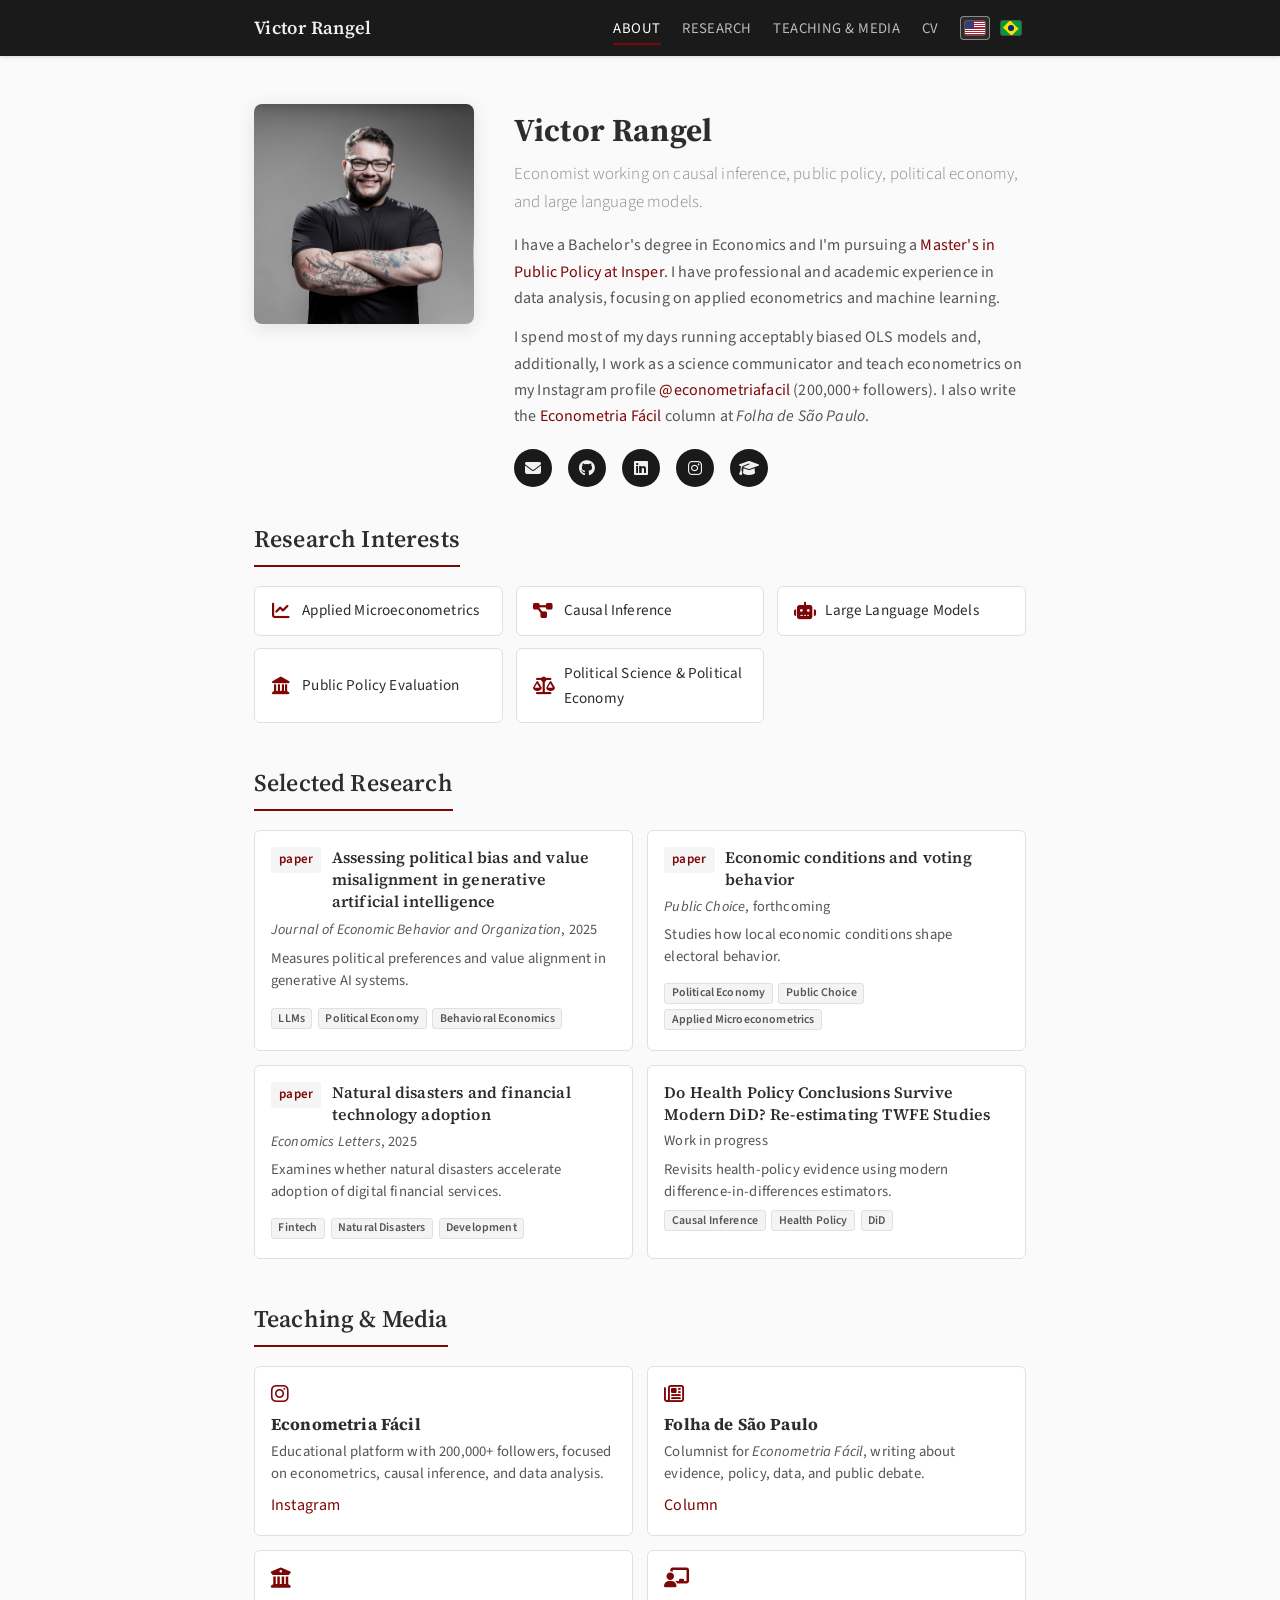
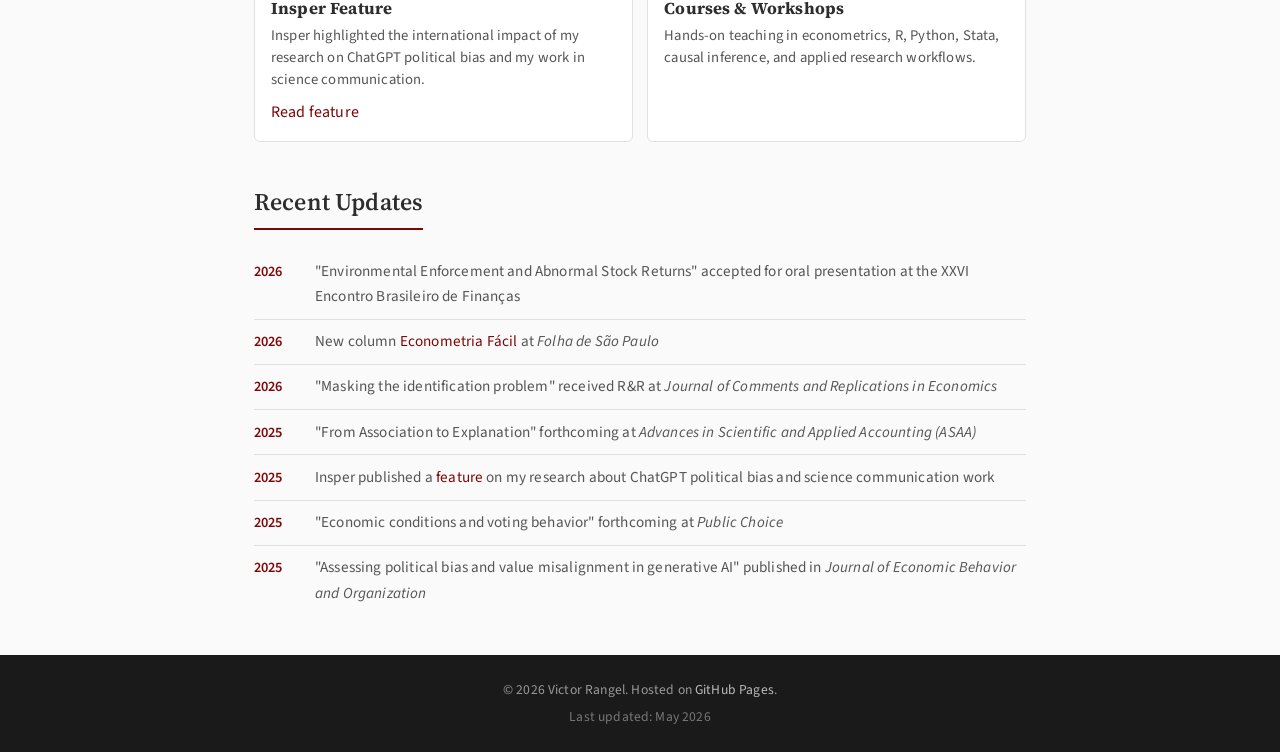
==== index.html @ dd7b5048 "Add Insper media feature" ====
<!DOCTYPE html>
<html lang="en">
<head>
    <meta charset="UTF-8">
    <meta name="viewport" content="width=device-width, initial-scale=1.0">
    <title>Victor Rangel - Economist</title>
    <link rel="stylesheet" href="css/style.css">
    <link rel="preconnect" href="https://fonts.googleapis.com">
    <link rel="preconnect" href="https://fonts.gstatic.com" crossorigin>
    <link href="https://fonts.googleapis.com/css2?family=Source+Sans+3:ital,wght@0,300;0,400;0,600;0,700;1,400&family=Source+Serif+4:ital,wght@0,400;0,600;0,700;1,400&display=swap" rel="stylesheet">
    <link rel="stylesheet" href="https://cdnjs.cloudflare.com/ajax/libs/font-awesome/6.5.1/css/all.min.css">
    <meta name="description" content="Victor Rangel is an economist working on causal inference, public policy, political economy, and large language models. Founder of Econometria Facil.">
    <link rel="canonical" href="https://vrangel.com.br/">
    <link rel="alternate" hreflang="en" href="https://vrangel.com.br/">
    <link rel="alternate" hreflang="pt-BR" href="https://vrangel.com.br/index-pt.html">
    <link rel="icon" type="image/svg+xml" href="img/favicon.svg">
    <meta property="og:title" content="Victor Rangel">
    <meta property="og:description" content="Economist working on causal inference, public policy, political economy, and large language models.">
    <meta property="og:image" content="https://vrangel.com.br/img/profile.jpg">
    <meta property="og:url" content="https://vrangel.com.br/">
    <meta property="og:type" content="website">
    <meta name="twitter:card" content="summary">
    <meta name="twitter:title" content="Victor Rangel - Economist">
    <meta name="twitter:description" content="Economist working on causal inference, public policy, political economy, and large language models.">
    <meta name="twitter:image" content="https://vrangel.com.br/img/profile.jpg">
</head>
<body>

    <nav class="navbar">
        <div class="nav-container">
            <a href="index.html" class="nav-brand">Victor Rangel</a>
            <button class="nav-toggle" aria-label="Toggle navigation">
                <span></span><span></span><span></span>
            </button>
            <ul class="nav-links">
                <li><a href="index.html" class="active">About</a></li>
                <li><a href="research.html">Research</a></li>
                <li><a href="#teaching-media">Teaching &amp; Media</a></li>
                <li><a href="cv.html">CV</a></li>
                <li class="language-switcher" aria-label="Language selector">
                    <a href="index.html" class="lang-link active" title="English" aria-label="English version"><span class="flag flag-us" aria-hidden="true"></span><span class="sr-only">English</span></a>
                    <a href="index-pt.html" class="lang-link" title="Portugu&ecirc;s" aria-label="Vers&atilde;o em portugu&ecirc;s"><span class="flag flag-br" aria-hidden="true"></span><span class="sr-only">Portugu&ecirc;s</span></a>
                </li>
            </ul>
        </div>
    </nav>

    <main class="container">
        <section class="hero">
            <div class="hero-image">
                <img src="img/profile.jpg" alt="Victor Rangel">
            </div>
            <div class="hero-content">
                <h1>Victor Rangel</h1>
                <p class="subtitle">Economist working on causal inference, public policy, political economy, and large language models.</p>
                <p>
                    I have a Bachelor's degree in Economics and I'm pursuing a
                    <a href="https://www.insper.edu.br/pt/cursos/pos-graduacao/mestrado/politicas-publicas" target="_blank">Master's in Public Policy at Insper</a>.
                    I have professional and academic experience in data analysis, focusing on applied econometrics and machine learning.
                </p>
                <p>
                    I spend most of my days running acceptably biased OLS models
                    and, additionally, I work as a science communicator and teach
                    econometrics on my Instagram profile
                    <a href="https://www.instagram.com/econometriafacil/" target="_blank">@econometriafacil</a>
                    (200,000+ followers). I also write the
                    <a href="https://www1.folha.uol.com.br/colunas/econometria-facil/" target="_blank">Econometria F&aacute;cil</a>
                    column at <em>Folha de S&atilde;o Paulo</em>.
                </p>

                <div class="social-links">
                    <a href="mailto:victorrsr@al.insper.edu.br" title="Email"><i class="fas fa-envelope"></i></a>
                    <a href="https://github.com/vr-rodrigues" target="_blank" title="GitHub"><i class="fab fa-github"></i></a>
                    <a href="https://linkedin.com/in/vr-rodrigues" target="_blank" title="LinkedIn"><i class="fab fa-linkedin"></i></a>
                    <a href="https://www.instagram.com/econometriafacil/" target="_blank" title="Instagram"><i class="fab fa-instagram"></i></a>
                    <a href="https://scholar.google.com.br/citations?user=U4JuEFwAAAAJ&amp;hl=pt-BR" target="_blank" title="Google Scholar"><i class="fas fa-graduation-cap"></i></a>
                </div>
            </div>
        </section>

        <section class="section">
            <h2>Research Interests</h2>
            <div class="interests-grid">
                <div class="interest-item">
                    <i class="fas fa-chart-line"></i>
                    <span>Applied Microeconometrics</span>
                </div>
                <div class="interest-item">
                    <i class="fas fa-project-diagram"></i>
                    <span>Causal Inference</span>
                </div>
                <div class="interest-item">
                    <i class="fas fa-robot"></i>
                    <span>Large Language Models</span>
                </div>
                <div class="interest-item">
                    <i class="fas fa-landmark"></i>
                    <span>Public Policy Evaluation</span>
                </div>
                <div class="interest-item">
                    <i class="fas fa-balance-scale"></i>
                    <span>Political Science &amp; Political Economy</span>
                </div>
            </div>
        </section>

        <section class="section">
            <h2>Selected Research</h2>
            <div class="featured-list">
                <article class="featured-item">
                    <p class="featured-title">Assessing political bias and value misalignment in generative artificial intelligence</p>
                    <p class="featured-meta"><em>Journal of Economic Behavior and Organization</em>, 2025</p>
                    <p class="featured-description">Measures political preferences and value alignment in generative AI systems.</p>
                    <p class="paper-tags"><span>LLMs</span><span>Political Economy</span><span>Behavioral Economics</span></p>
                    <p class="paper-links"><a href="https://doi.org/10.1016/j.jebo.2025.106904" target="_blank">paper</a></p>
                </article>
                <article class="featured-item">
                    <p class="featured-title">Economic conditions and voting behavior</p>
                    <p class="featured-meta"><em>Public Choice</em>, forthcoming</p>
                    <p class="featured-description">Studies how local economic conditions shape electoral behavior.</p>
                    <p class="paper-tags"><span>Political Economy</span><span>Public Choice</span><span>Applied Microeconometrics</span></p>
                    <p class="paper-links"><a href="https://link.springer.com/article/10.1007/s11127-025-01343-9" target="_blank">paper</a></p>
                </article>
                <article class="featured-item">
                    <p class="featured-title">Natural disasters and financial technology adoption</p>
                    <p class="featured-meta"><em>Economics Letters</em>, 2025</p>
                    <p class="featured-description">Examines whether natural disasters accelerate adoption of digital financial services.</p>
                    <p class="paper-tags"><span>Fintech</span><span>Natural Disasters</span><span>Development</span></p>
                    <p class="paper-links"><a href="https://doi.org/10.1016/j.econlet.2024.112092" target="_blank">paper</a></p>
                </article>
                <article class="featured-item">
                    <p class="featured-title">Do Health Policy Conclusions Survive Modern DiD? Re-estimating TWFE Studies</p>
                    <p class="featured-meta">Work in progress</p>
                    <p class="featured-description">Revisits health-policy evidence using modern difference-in-differences estimators.</p>
                    <p class="paper-tags"><span>Causal Inference</span><span>Health Policy</span><span>DiD</span></p>
                </article>
            </div>
        </section>

        <section class="section" id="teaching-media">
            <h2>Teaching &amp; Media</h2>
            <div class="media-grid">
                <article class="media-card">
                    <i class="fab fa-instagram"></i>
                    <h3>Econometria F&aacute;cil</h3>
                    <p>Educational platform with 200,000+ followers, focused on econometrics, causal inference, and data analysis.</p>
                    <a href="https://www.instagram.com/econometriafacil/" target="_blank">Instagram</a>
                </article>
                <article class="media-card">
                    <i class="far fa-newspaper"></i>
                    <h3>Folha de S&atilde;o Paulo</h3>
                    <p>Columnist for <em>Econometria F&aacute;cil</em>, writing about evidence, policy, data, and public debate.</p>
                    <a href="https://www1.folha.uol.com.br/colunas/econometria-facil/" target="_blank">Column</a>
                </article>
                <article class="media-card">
                    <i class="fas fa-university"></i>
                    <h3>Insper Feature</h3>
                    <p>Insper highlighted the international impact of my research on ChatGPT political bias and my work in science communication.</p>
                    <a href="https://www.insper.edu.br/pt/conteudos/politicas-publicas/artigo-de-mestrando-do-insper-sobre-vies-politico-do-chatgpt-torna-se-referencia" target="_blank" data-goatcounter-click="media-insper-chatgpt-feature" data-goatcounter-title="Media: Insper feature on ChatGPT political bias">Read feature</a>
                </article>
                <article class="media-card">
                    <i class="fas fa-chalkboard-teacher"></i>
                    <h3>Courses &amp; Workshops</h3>
                    <p>Hands-on teaching in econometrics, R, Python, Stata, causal inference, and applied research workflows.</p>
                </article>
            </div>
        </section>

        <section class="section">
            <h2>Recent Updates</h2>
            <ul class="updates-list">
                <li>
                    <span class="update-date">2026</span>
                    <span class="update-text">"Environmental Enforcement and Abnormal Stock Returns" accepted for oral presentation at the XXVI Encontro Brasileiro de Finan&ccedil;as</span>
                </li>
                <li>
                    <span class="update-date">2026</span>
                    <span class="update-text">New column <a href="https://www1.folha.uol.com.br/colunas/econometria-facil/" target="_blank">Econometria F&aacute;cil</a> at <em>Folha de S&atilde;o Paulo</em></span>
                </li>
                <li>
                    <span class="update-date">2026</span>
                    <span class="update-text">"Masking the identification problem" received R&amp;R at <em>Journal of Comments and Replications in Economics</em></span>
                </li>
                <li>
                    <span class="update-date">2025</span>
                    <span class="update-text">"From Association to Explanation" forthcoming at <em>Advances in Scientific and Applied Accounting (ASAA)</em></span>
                </li>
                <li>
                    <span class="update-date">2025</span>
                    <span class="update-text">Insper published a <a href="https://www.insper.edu.br/pt/conteudos/politicas-publicas/artigo-de-mestrando-do-insper-sobre-vies-politico-do-chatgpt-torna-se-referencia" target="_blank">feature</a> on my research about ChatGPT political bias and science communication work</span>
                </li>
                <li>
                    <span class="update-date">2025</span>
                    <span class="update-text">"Economic conditions and voting behavior" forthcoming at <em>Public Choice</em></span>
                </li>
                <li>
                    <span class="update-date">2025</span>
                    <span class="update-text">"Assessing political bias and value misalignment in generative AI" published in <em>Journal of Economic Behavior and Organization</em></span>
                </li>
            </ul>
        </section>
    </main>

    <footer>
        <div class="container">
            <p>&copy; 2026 Victor Rangel. Hosted on <a href="https://github.com/vr-rodrigues/vr-rodrigues.github.io" target="_blank">GitHub Pages</a>.</p>
            <p class="footer-updated">Last updated: May 2026</p>
        </div>
    </footer>

    <script src="js/site.js"></script>
    <script data-goatcounter="https://vrangel.goatcounter.com/count" async src="https://gc.zgo.at/count.js"></script>

</body>
</html>
---- css/style.css ----
/* =========================================
   Victor Rangel — Academic Personal Website
   ========================================= */

/* --- Reset & Base --- */
*, *::before, *::after {
    margin: 0;
    padding: 0;
    box-sizing: border-box;
}

:root {
    --color-primary: #7d0706;
    --color-primary-light: #a01010;
    --color-text: #2d2d2d;
    --color-text-light: #555;
    --color-text-muted: #888;
    --color-bg: #fafafa;
    --color-white: #fff;
    --color-border: #e0e0e0;
    --color-nav-bg: #1a1a1a;
    --color-nav-text: #f0f0f0;
    --font-sans: 'Source Sans 3', -apple-system, BlinkMacSystemFont, 'Segoe UI', sans-serif;
    --font-serif: 'Source Serif 4', Georgia, 'Times New Roman', serif;
    --max-width: 820px;
    --nav-height: 56px;
}

html {
    scroll-behavior: smooth;
}

body {
    font-family: var(--font-sans);
    font-size: 16px;
    line-height: 1.65;
    color: var(--color-text);
    background: var(--color-bg);
    letter-spacing: 0.01em;
    -webkit-font-smoothing: antialiased;
}

a {
    color: var(--color-primary);
    text-decoration: none;
    transition: color 0.2s;
}

a:hover {
    color: var(--color-primary-light);
    text-decoration: underline;
}

img {
    max-width: 100%;
    height: auto;
}

/* --- Navigation --- */
.navbar {
    position: sticky;
    top: 0;
    z-index: 100;
    background: var(--color-nav-bg);
    height: var(--nav-height);
    box-shadow: 0 1px 4px rgba(0,0,0,0.15);
}

.nav-container {
    max-width: var(--max-width);
    margin: 0 auto;
    padding: 0 1.5rem;
    display: flex;
    align-items: center;
    justify-content: space-between;
    height: 100%;
}

.nav-brand {
    font-family: var(--font-serif);
    font-size: 1.15rem;
    font-weight: 600;
    color: var(--color-nav-text);
    text-decoration: none;
    letter-spacing: 0.02em;
}

.nav-brand:hover {
    color: #fff;
    text-decoration: none;
}

.nav-links {
    list-style: none;
    display: flex;
    gap: 1.35rem;
}

.nav-links a {
    color: #bbb;
    text-decoration: none;
    font-size: 0.92rem;
    font-weight: 400;
    letter-spacing: 0.03em;
    text-transform: uppercase;
    padding: 0.25rem 0;
    border-bottom: 2px solid transparent;
    transition: color 0.2s, border-color 0.2s;
}

.nav-links a:hover,
.nav-links a.active {
    color: #fff;
    border-bottom-color: var(--color-primary);
    text-decoration: none;
}

.language-switcher {
    display: flex;
    align-items: center;
    gap: 0.35rem;
}

.nav-links .lang-link {
    display: inline-flex;
    align-items: center;
    justify-content: center;
    width: 30px;
    height: 24px;
    padding: 0;
    border: 1px solid transparent;
    border-radius: 4px;
}

.nav-links .lang-link:hover,
.nav-links .lang-link.active {
    border-color: rgba(255, 255, 255, 0.45);
    background: rgba(255, 255, 255, 0.08);
}

.flag {
    position: relative;
    display: inline-block;
    width: 20px;
    height: 14px;
    overflow: hidden;
    border-radius: 2px;
    box-shadow: 0 0 0 1px rgba(255, 255, 255, 0.22);
}

.flag-us {
    background: repeating-linear-gradient(
        to bottom,
        #b22234 0,
        #b22234 1.08px,
        #fff 1.08px,
        #fff 2.16px
    );
}

.flag-us::before {
    content: "";
    position: absolute;
    top: 0;
    left: 0;
    width: 8.2px;
    height: 7.6px;
    background: #3c3b6e;
}

.flag-br {
    background: #009b3a;
}

.flag-br::before {
    content: "";
    position: absolute;
    top: 2.2px;
    left: 4.2px;
    width: 11.6px;
    height: 9.6px;
    background: #ffdf00;
    transform: rotate(45deg);
}

.flag-br::after {
    content: "";
    position: absolute;
    top: 4.2px;
    left: 7px;
    width: 6px;
    height: 6px;
    border-radius: 50%;
    background: #002776;
}

.sr-only {
    position: absolute;
    width: 1px;
    height: 1px;
    padding: 0;
    margin: -1px;
    overflow: hidden;
    clip: rect(0, 0, 0, 0);
    white-space: nowrap;
    border: 0;
}

/* Hamburger */
.nav-toggle {
    display: none;
    background: none;
    border: none;
    cursor: pointer;
    padding: 0.5rem;
    flex-direction: column;
    gap: 5px;
}

.nav-toggle span {
    display: block;
    width: 22px;
    height: 2px;
    background: #ccc;
    border-radius: 2px;
    transition: transform 0.3s, opacity 0.3s;
}

.nav-toggle.active span:nth-child(1) {
    transform: rotate(45deg) translate(5px, 5px);
}

.nav-toggle.active span:nth-child(2) {
    opacity: 0;
}

.nav-toggle.active span:nth-child(3) {
    transform: rotate(-45deg) translate(5px, -5px);
}

/* --- Layout --- */
.container {
    max-width: var(--max-width);
    margin: 0 auto;
    padding: 0 1.5rem;
}

.page-content {
    padding-top: 2.5rem;
    padding-bottom: 3rem;
    min-height: calc(100vh - var(--nav-height) - 80px);
}

/* --- Hero / About --- */
.hero {
    display: flex;
    gap: 2.5rem;
    align-items: flex-start;
    padding: 3rem 0 2rem;
}

.hero-image {
    flex-shrink: 0;
    width: 220px;
}

.hero-image img {
    width: 220px;
    height: 220px;
    object-fit: cover;
    border-radius: 8px;
    box-shadow: 0 4px 20px rgba(0,0,0,0.1);
}

.hero-content {
    flex: 1;
}

.hero-content h1 {
    font-family: var(--font-serif);
    font-size: 2rem;
    font-weight: 700;
    margin-bottom: 0.25rem;
    color: var(--color-text);
}

.hero-content .subtitle {
    font-size: 1.05rem;
    color: var(--color-text-muted);
    margin-bottom: 1rem;
    font-weight: 300;
}

.hero-content p {
    margin-bottom: 0.8rem;
    color: var(--color-text-light);
}

/* Social Links */
.social-links {
    display: flex;
    gap: 1rem;
    margin-top: 1.2rem;
}

.social-links a {
    display: inline-flex;
    align-items: center;
    justify-content: center;
    width: 38px;
    height: 38px;
    border-radius: 50%;
    background: var(--color-nav-bg);
    color: var(--color-nav-text);
    font-size: 1rem;
    transition: background 0.2s, transform 0.2s;
}

.social-links a:hover {
    background: var(--color-primary);
    transform: translateY(-2px);
    text-decoration: none;
}

/* --- Sections --- */
.section {
    margin-bottom: 2.5rem;
}

.section[id] {
    scroll-margin-top: calc(var(--nav-height) + 1rem);
}

.section h2 {
    font-family: var(--font-serif);
    font-size: 1.5rem;
    font-weight: 600;
    margin-bottom: 1.2rem;
    padding-bottom: 0.4rem;
    border-bottom: 2px solid var(--color-primary);
    display: inline-block;
}

.year-heading {
    font-size: 0.95rem;
    font-weight: 700;
    color: var(--color-primary);
    letter-spacing: 0.04em;
    margin: 1.4rem 0 0.2rem;
}

.section h2 + .year-heading {
    margin-top: 0;
}

.research-summary {
    list-style: none;
    display: flex;
    align-items: center;
    justify-content: space-between;
    gap: 1rem;
    cursor: pointer;
    padding-bottom: 0.4rem;
    margin-bottom: 1.2rem;
    border-bottom: 2px solid var(--color-primary);
}

.research-summary::-webkit-details-marker {
    display: none;
}

.research-summary h2 {
    margin-bottom: 0;
    padding-bottom: 0;
    border-bottom: none;
}

.research-heading-wrap {
    display: flex;
    align-items: baseline;
    gap: 0.75rem;
    flex-wrap: wrap;
}

.research-count {
    font-size: 0.85rem;
    font-weight: 600;
    color: var(--color-text-muted);
}

.research-summary:focus-visible {
    outline: 2px solid var(--color-primary);
    outline-offset: 4px;
}

.research-group:not([open]) .research-summary {
    margin-bottom: 0;
}

.research-toggle {
    display: inline-flex;
    align-items: center;
    justify-content: center;
    flex-shrink: 0;
    width: 1.6rem;
    height: 1.6rem;
    border: 1px solid var(--color-border);
    border-radius: 4px;
    color: var(--color-primary);
    font-size: 1.1rem;
    font-weight: 700;
    line-height: 1;
}

.research-toggle::before {
    content: "-";
}

.research-group:not([open]) .research-toggle::before {
    content: "+";
}

.research-summary + .year-heading {
    margin-top: 0;
}

.page-title {
    font-family: var(--font-serif);
    font-size: 2rem;
    font-weight: 700;
    margin-bottom: 2rem;
    color: var(--color-text);
}

/* --- Research Interests Grid --- */
.interests-grid {
    display: grid;
    grid-template-columns: repeat(auto-fill, minmax(220px, 1fr));
    gap: 0.8rem;
}

.interest-item {
    display: flex;
    align-items: center;
    gap: 0.7rem;
    padding: 0.7rem 1rem;
    background: var(--color-white);
    border-radius: 6px;
    border: 1px solid var(--color-border);
    font-size: 0.95rem;
    color: var(--color-text);
}

.interest-item i {
    color: var(--color-primary);
    font-size: 1.1rem;
    width: 20px;
    text-align: center;
}

/* --- Featured Research / Media --- */
.featured-list {
    display: grid;
    grid-template-columns: repeat(auto-fit, minmax(260px, 1fr));
    gap: 0.9rem;
}

.featured-item {
    background: var(--color-white);
    border: 1px solid var(--color-border);
    border-radius: 6px;
    padding: 1rem;
}

.featured-title {
    font-family: var(--font-serif);
    font-size: 1rem;
    font-weight: 600;
    line-height: 1.35;
    color: var(--color-text);
    margin-bottom: 0.25rem;
}

.featured-meta {
    font-size: 0.9rem;
    color: var(--color-text-light);
    margin-bottom: 0.35rem;
}

.featured-description {
    font-size: 0.92rem;
    color: var(--color-text-light);
    line-height: 1.5;
    margin-bottom: 0.45rem;
}

.featured-item:has(.paper-links) {
    display: grid;
    grid-template-columns: auto minmax(0, 1fr);
    column-gap: 0.65rem;
    align-items: baseline;
}

.featured-item:has(.paper-links) .paper-links {
    grid-column: 1;
    grid-row: 1;
    margin-top: 0;
}

.featured-item:has(.paper-links) .featured-title {
    grid-column: 2;
    grid-row: 1;
}

.featured-item:has(.paper-links) .featured-meta,
.featured-item:has(.paper-links) .featured-description,
.featured-item:has(.paper-links) .paper-tags {
    grid-column: 1 / -1;
}

.media-grid {
    display: grid;
    grid-template-columns: repeat(2, 1fr);
    gap: 0.9rem;
}

.media-card {
    background: var(--color-white);
    border: 1px solid var(--color-border);
    border-radius: 6px;
    padding: 1rem;
}

.media-card i {
    color: var(--color-primary);
    font-size: 1.25rem;
    margin-bottom: 0.6rem;
}

.media-card h3 {
    font-family: var(--font-serif);
    font-size: 1.05rem;
    line-height: 1.3;
    margin-bottom: 0.35rem;
}

.media-card p {
    font-size: 0.92rem;
    color: var(--color-text-light);
    line-height: 1.5;
    margin-bottom: 0.45rem;
}

/* --- Updates List --- */
.updates-list {
    list-style: none;
}

.updates-list li {
    display: flex;
    gap: 1rem;
    padding: 0.6rem 0;
    border-bottom: 1px solid var(--color-border);
    align-items: baseline;
}

.updates-list li:last-child {
    border-bottom: none;
}

.update-date {
    flex-shrink: 0;
    font-weight: 600;
    color: var(--color-primary);
    font-size: 0.9rem;
    min-width: 45px;
}

.update-text {
    color: var(--color-text-light);
    font-size: 0.95rem;
}

/* --- Papers --- */
.paper {
    padding: 1rem 0;
    border-bottom: 1px solid var(--color-border);
}

.paper:last-child {
    border-bottom: none;
}

.paper:has(.paper-links) {
    display: grid;
    grid-template-columns: auto minmax(0, 1fr);
    column-gap: 0.65rem;
    align-items: baseline;
}

.paper:has(.paper-links) .paper-links {
    grid-column: 1;
    grid-row: 1;
    margin-top: 0;
}

.paper-title {
    font-family: var(--font-serif);
    font-size: 1.05rem;
    font-weight: 600;
    color: var(--color-text);
    margin-bottom: 0.2rem;
    line-height: 1.4;
}

.paper:has(.paper-links) .paper-title {
    grid-column: 2;
    grid-row: 1;
}

.paper:has(.paper-links) .paper-authors,
.paper:has(.paper-links) .paper-venue,
.paper:has(.paper-links) .paper-description,
.paper:has(.paper-links) .paper-tags,
.paper:has(.paper-links) .paper-note {
    grid-column: 1 / -1;
}

.paper-authors {
    font-size: 0.92rem;
    color: var(--color-text-light);
    margin-bottom: 0.2rem;
}

.paper-venue {
    font-size: 0.92rem;
    color: var(--color-text-light);
    margin-bottom: 0.2rem;
}

.paper-description {
    font-size: 0.92rem;
    color: var(--color-text-light);
    line-height: 1.5;
    margin: 0.35rem 0 0.25rem;
}

.paper-tags {
    display: flex;
    flex-wrap: wrap;
    gap: 0.35rem;
    margin: 0.45rem 0 0.2rem;
}

.paper-tags span {
    display: inline-block;
    font-size: 0.74rem;
    font-weight: 600;
    color: var(--color-text-light);
    background: #f4f4f4;
    border: 1px solid var(--color-border);
    border-radius: 3px;
    padding: 0.1rem 0.4rem;
    line-height: 1.35;
}

.venue-status {
    display: inline-block;
    font-size: 0.78rem;
    font-weight: 600;
    text-transform: uppercase;
    letter-spacing: 0.05em;
    padding: 0.15rem 0.5rem;
    border-radius: 3px;
    margin-right: 0.3rem;
}

.venue-status.forthcoming {
    background: #e8f5e9;
    color: #2e7d32;
}

.venue-status.accepted {
    background: #eef5ff;
    color: #0d47a1;
}

.venue-status.rr {
    background: #fff3e0;
    color: #e65100;
}

.venue-status.submitted {
    background: #e3f2fd;
    color: #1565c0;
}

.paper-links {
    font-size: 0.88rem;
    margin-top: 0.3rem;
    display: flex;
    flex-wrap: wrap;
    gap: 0.3rem;
}

.paper-links a {
    display: inline-block;
    padding: 0.15rem 0.5rem;
    background: #f5f5f5;
    border-radius: 3px;
    font-size: 0.82rem;
    font-weight: 600;
    text-transform: lowercase;
    letter-spacing: 0.02em;
    transition: background 0.2s;
}

.paper-links a:hover {
    background: var(--color-primary);
    color: #fff;
    text-decoration: none;
}

.paper-note {
    font-size: 0.85rem;
    color: var(--color-text-muted);
    font-style: italic;
    margin-top: 0.3rem;
    padding-left: 0.8rem;
    border-left: 2px solid var(--color-border);
}

.section-divider {
    border: none;
    border-top: 1px solid var(--color-border);
    margin: 2rem 0;
}

/* --- CV --- */
.cv-download {
    margin-bottom: 2.5rem;
}

.last-updated {
    font-size: 0.88rem;
    color: var(--color-text-muted);
    margin-top: 0.55rem;
}

.btn {
    display: inline-flex;
    align-items: center;
    gap: 0.5rem;
    padding: 0.7rem 1.5rem;
    background: var(--color-primary);
    color: #fff;
    border-radius: 5px;
    font-weight: 600;
    font-size: 0.95rem;
    transition: background 0.2s, transform 0.1s;
    text-decoration: none;
}

.btn:hover {
    background: var(--color-primary-light);
    transform: translateY(-1px);
    color: #fff;
    text-decoration: none;
}

.cv-entry {
    margin-bottom: 1rem;
    padding-bottom: 0.8rem;
    border-bottom: 1px solid var(--color-border);
}

.cv-entry:last-child {
    border-bottom: none;
}

.cv-entry-header {
    display: flex;
    justify-content: space-between;
    align-items: baseline;
    flex-wrap: wrap;
    gap: 0.5rem;
}

.cv-entry-title {
    font-weight: 600;
    font-size: 1rem;
}

.cv-entry-date {
    font-size: 0.88rem;
    color: var(--color-text-muted);
    white-space: nowrap;
}

.cv-entry-institution {
    font-size: 0.92rem;
    color: var(--color-text-light);
}

.cv-entry-description {
    font-size: 0.92rem;
    color: var(--color-text-light);
    margin-top: 0.3rem;
    line-height: 1.5;
}

/* --- Footer --- */
footer {
    background: var(--color-nav-bg);
    color: #999;
    padding: 1.5rem 0;
    text-align: center;
    font-size: 0.85rem;
    margin-top: 2rem;
}

footer a {
    color: #bbb;
}

footer a:hover {
    color: #fff;
}

.footer-updated {
    margin-top: 0.25rem;
    color: #777;
}

/* --- Responsive --- */
@media (max-width: 768px) {
    .hero {
        flex-direction: column;
        align-items: center;
        text-align: center;
        gap: 1.5rem;
        padding: 2rem 0 1.5rem;
    }

    .hero-image {
        width: 180px;
    }

    .hero-image img {
        width: 180px;
        height: 180px;
    }

    .hero-content h1 {
        font-size: 1.7rem;
    }

    .social-links {
        justify-content: center;
    }

    .interests-grid {
        grid-template-columns: 1fr;
    }

    .media-grid {
        grid-template-columns: 1fr;
    }

    .nav-toggle {
        display: flex;
    }

    .nav-links {
        display: none;
        position: absolute;
        top: var(--nav-height);
        left: 0;
        right: 0;
        background: var(--color-nav-bg);
        flex-direction: column;
        padding: 1rem 1.5rem;
        gap: 0;
        box-shadow: 0 4px 8px rgba(0,0,0,0.15);
    }

    .nav-links.active {
        display: flex;
    }

    .nav-links li {
        padding: 0.5rem 0;
    }

    .nav-links .language-switcher {
        padding-top: 0.7rem;
    }

    .nav-links a {
        font-size: 1rem;
    }

    .cv-entry-header {
        flex-direction: column;
        gap: 0.1rem;
    }

    .updates-list li {
        flex-direction: column;
        gap: 0.2rem;
    }
}

@media (max-width: 480px) {
    .container {
        padding: 0 1rem;
    }

    .paper:has(.paper-links),
    .featured-item:has(.paper-links) {
        grid-template-columns: 1fr;
    }

    .paper:has(.paper-links) .paper-links,
    .featured-item:has(.paper-links) .paper-links {
        grid-column: 1;
        grid-row: 1;
        margin-bottom: 0.25rem;
    }

    .paper:has(.paper-links) .paper-title,
    .featured-item:has(.paper-links) .featured-title {
        grid-column: 1;
        grid-row: 2;
    }

    .hero-image {
        width: 150px;
    }

    .hero-image img {
        width: 150px;
        height: 150px;
    }

    .page-title {
        font-size: 1.6rem;
    }

    .section h2 {
        font-size: 1.3rem;
    }
}
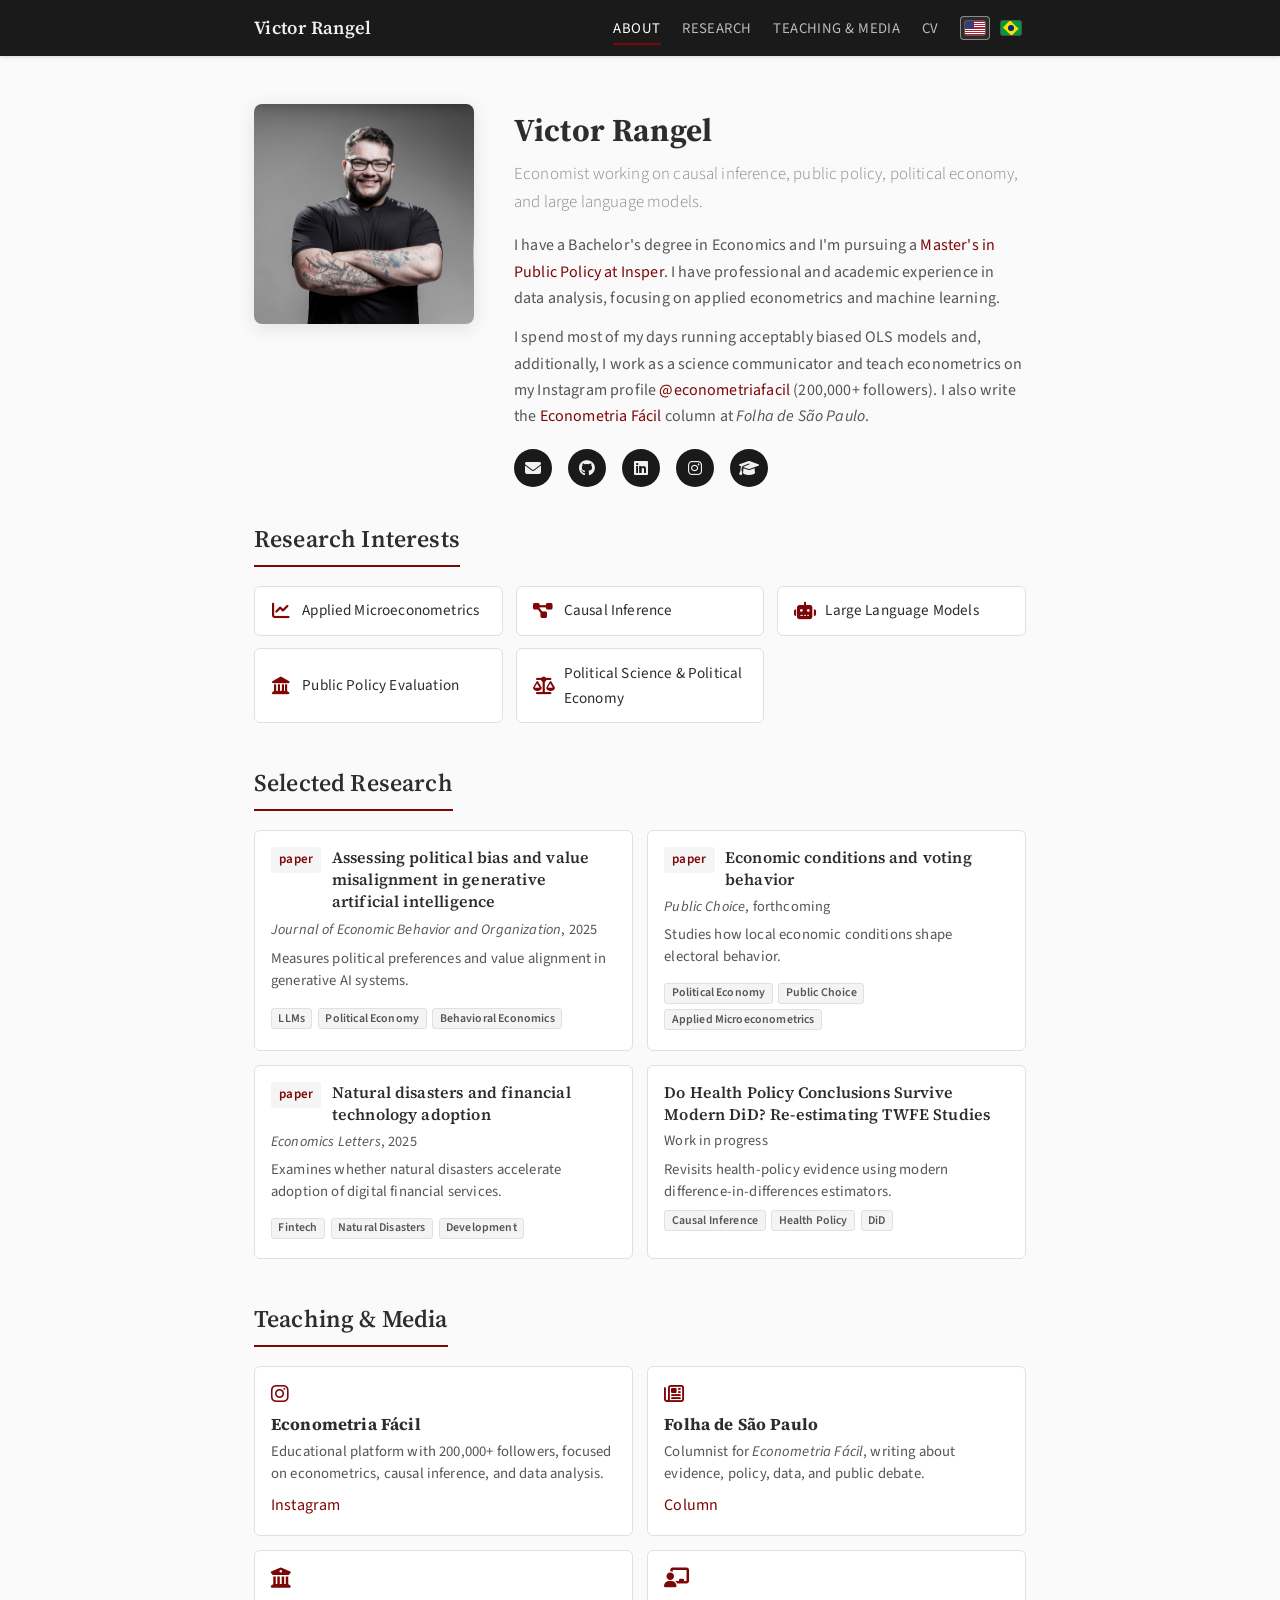
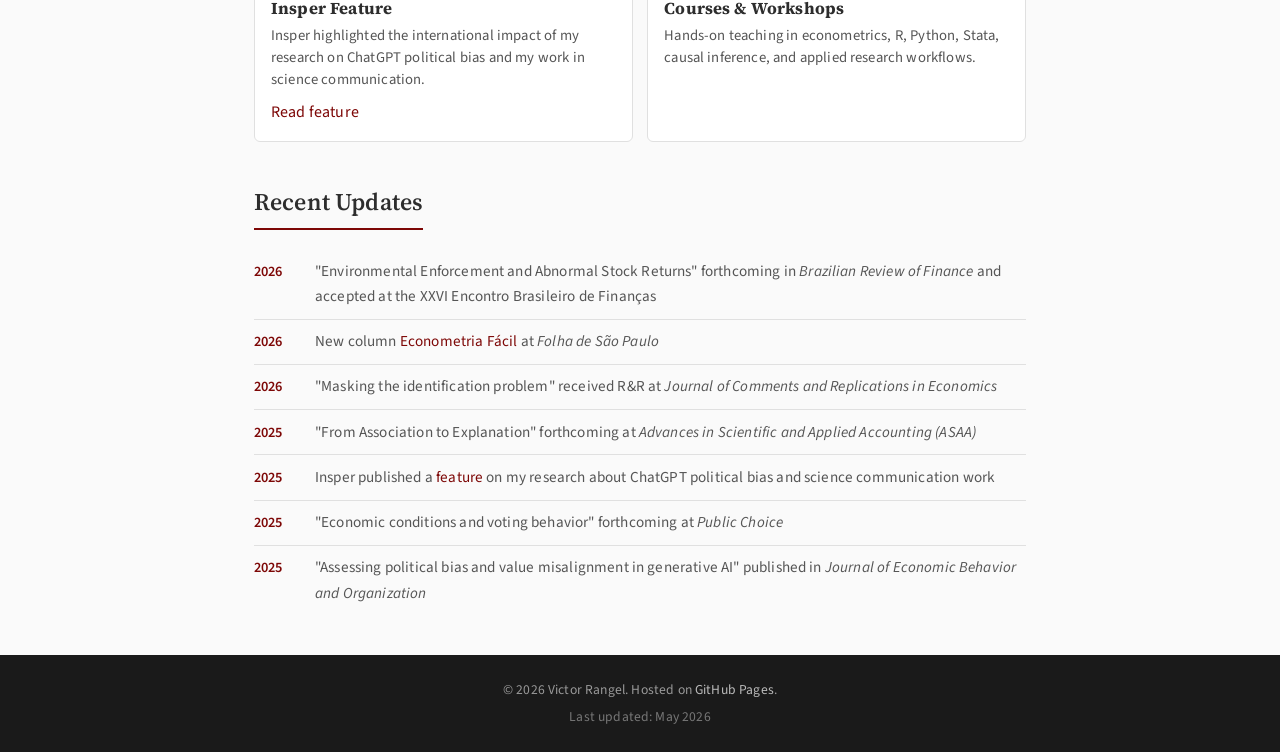
==== commit a5608581: "Update environmental enforcement publication status" ====
--- a/index.html
+++ b/index.html
@@ -171,7 +171,7 @@
             <ul class="updates-list">
                 <li>
                     <span class="update-date">2026</span>
-                    <span class="update-text">"Environmental Enforcement and Abnormal Stock Returns" accepted for oral presentation at the XXVI Encontro Brasileiro de Finan&ccedil;as</span>
+                    <span class="update-text">"Environmental Enforcement and Abnormal Stock Returns" forthcoming in <em>Brazilian Review of Finance</em> and accepted at the XXVI Encontro Brasileiro de Finan&ccedil;as</span>
                 </li>
                 <li>
                     <span class="update-date">2026</span>
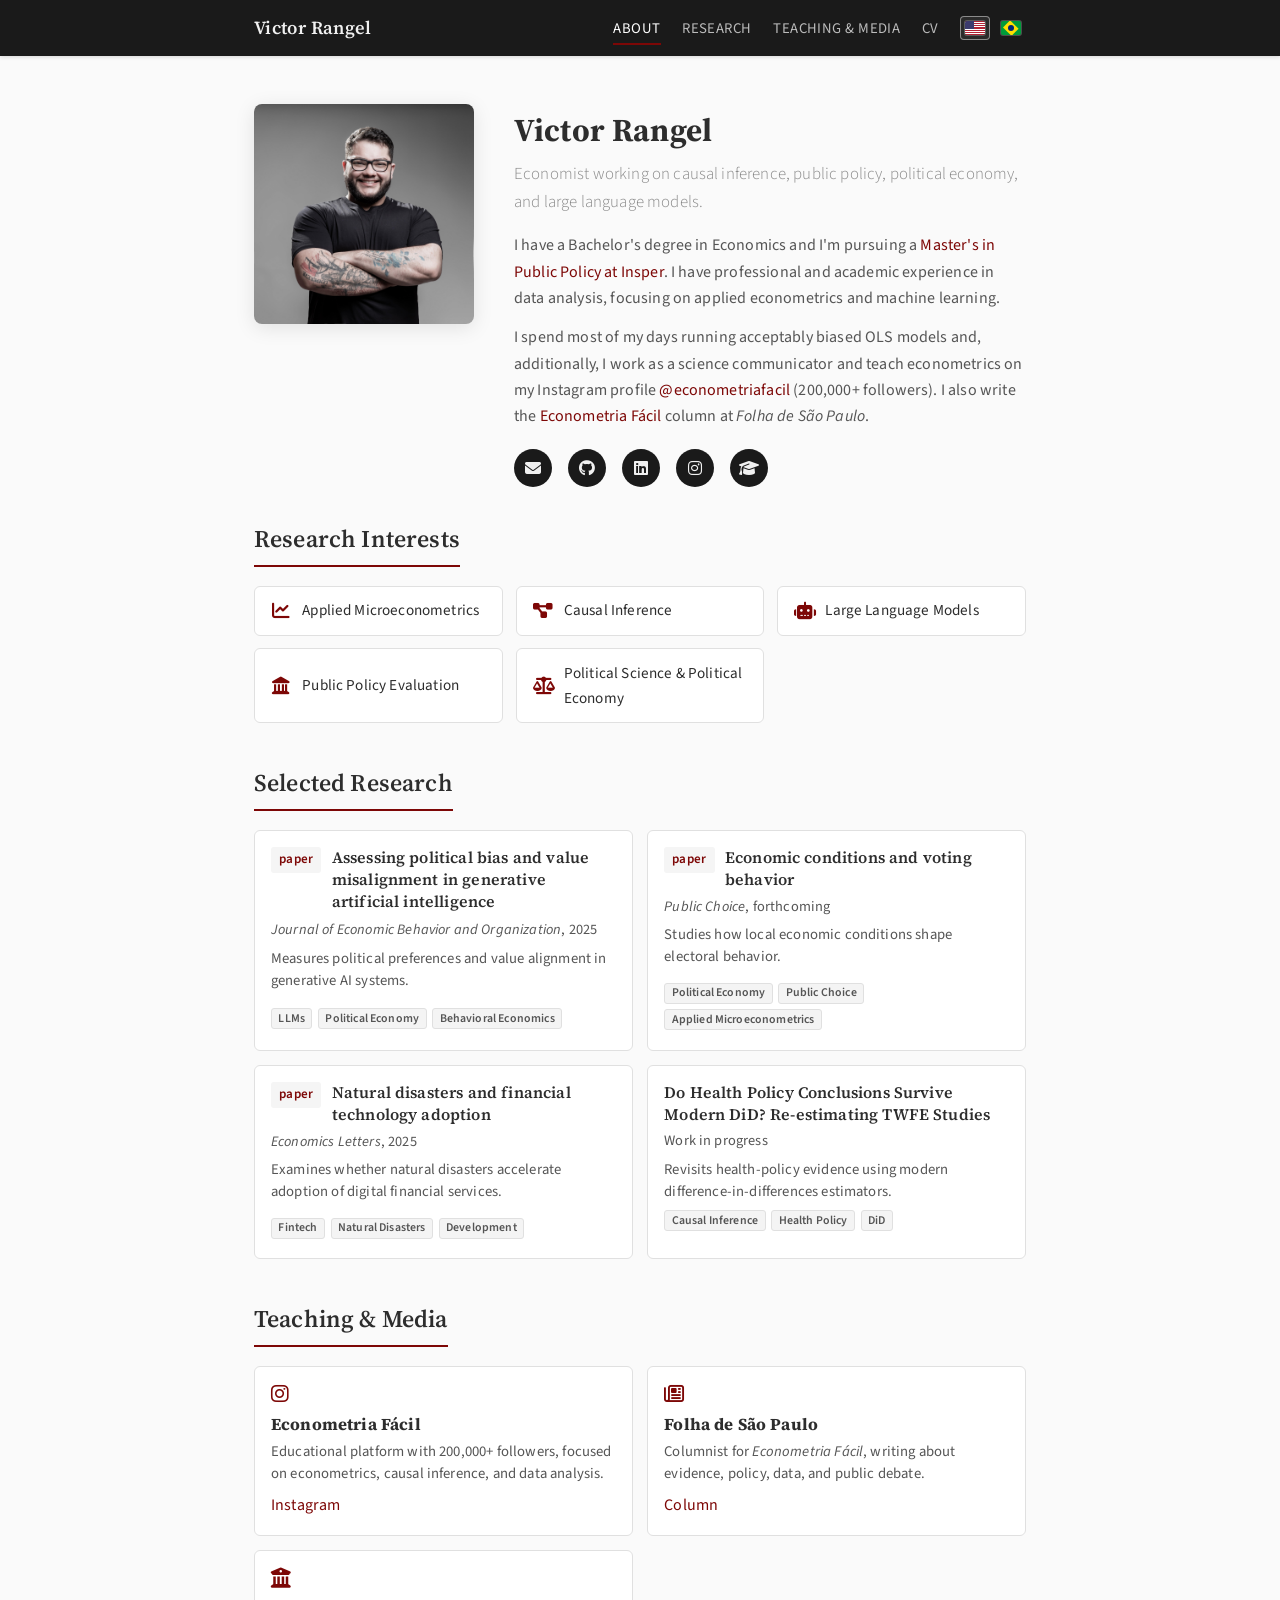
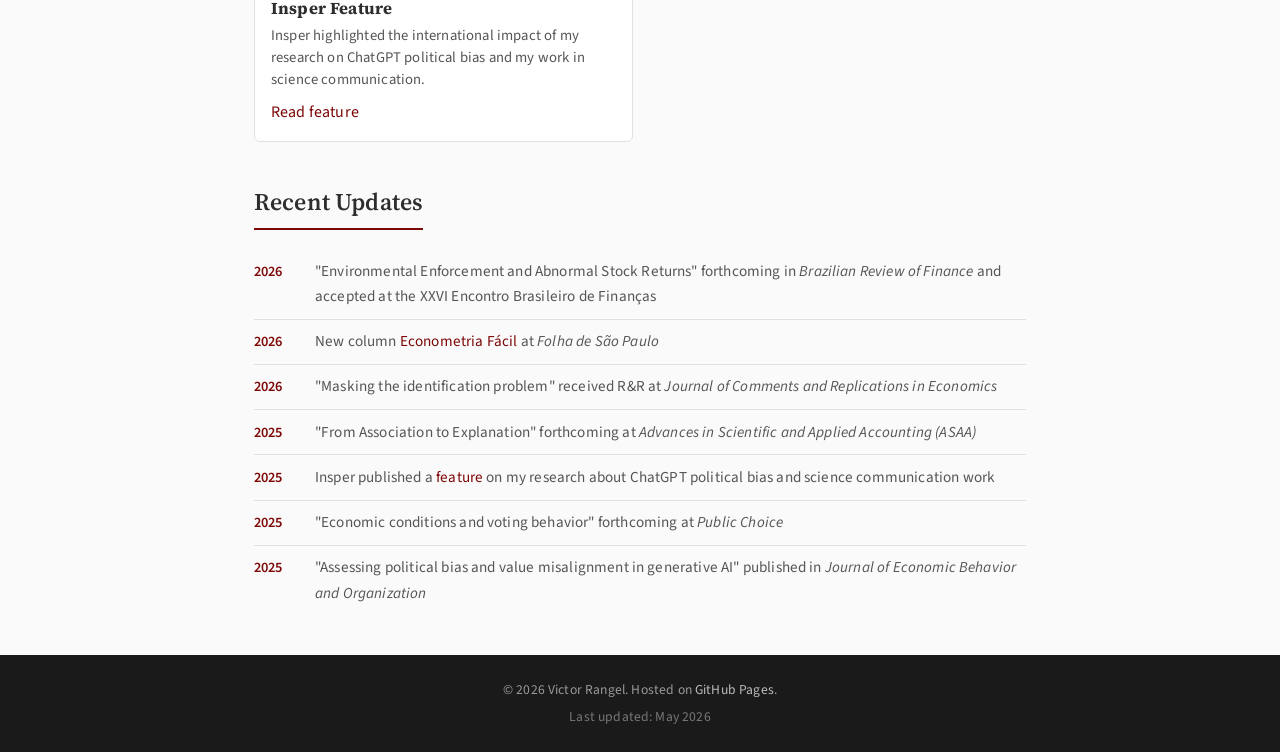
==== commit 59958e3b: "Remove courses and workshops card" ====
--- a/index.html
+++ b/index.html
@@ -158,11 +158,6 @@
                     <p>Insper highlighted the international impact of my research on ChatGPT political bias and my work in science communication.</p>
                     <a href="https://www.insper.edu.br/pt/conteudos/politicas-publicas/artigo-de-mestrando-do-insper-sobre-vies-politico-do-chatgpt-torna-se-referencia" target="_blank" data-goatcounter-click="media-insper-chatgpt-feature" data-goatcounter-title="Media: Insper feature on ChatGPT political bias">Read feature</a>
                 </article>
-                <article class="media-card">
-                    <i class="fas fa-chalkboard-teacher"></i>
-                    <h3>Courses &amp; Workshops</h3>
-                    <p>Hands-on teaching in econometrics, R, Python, Stata, causal inference, and applied research workflows.</p>
-                </article>
             </div>
         </section>
 
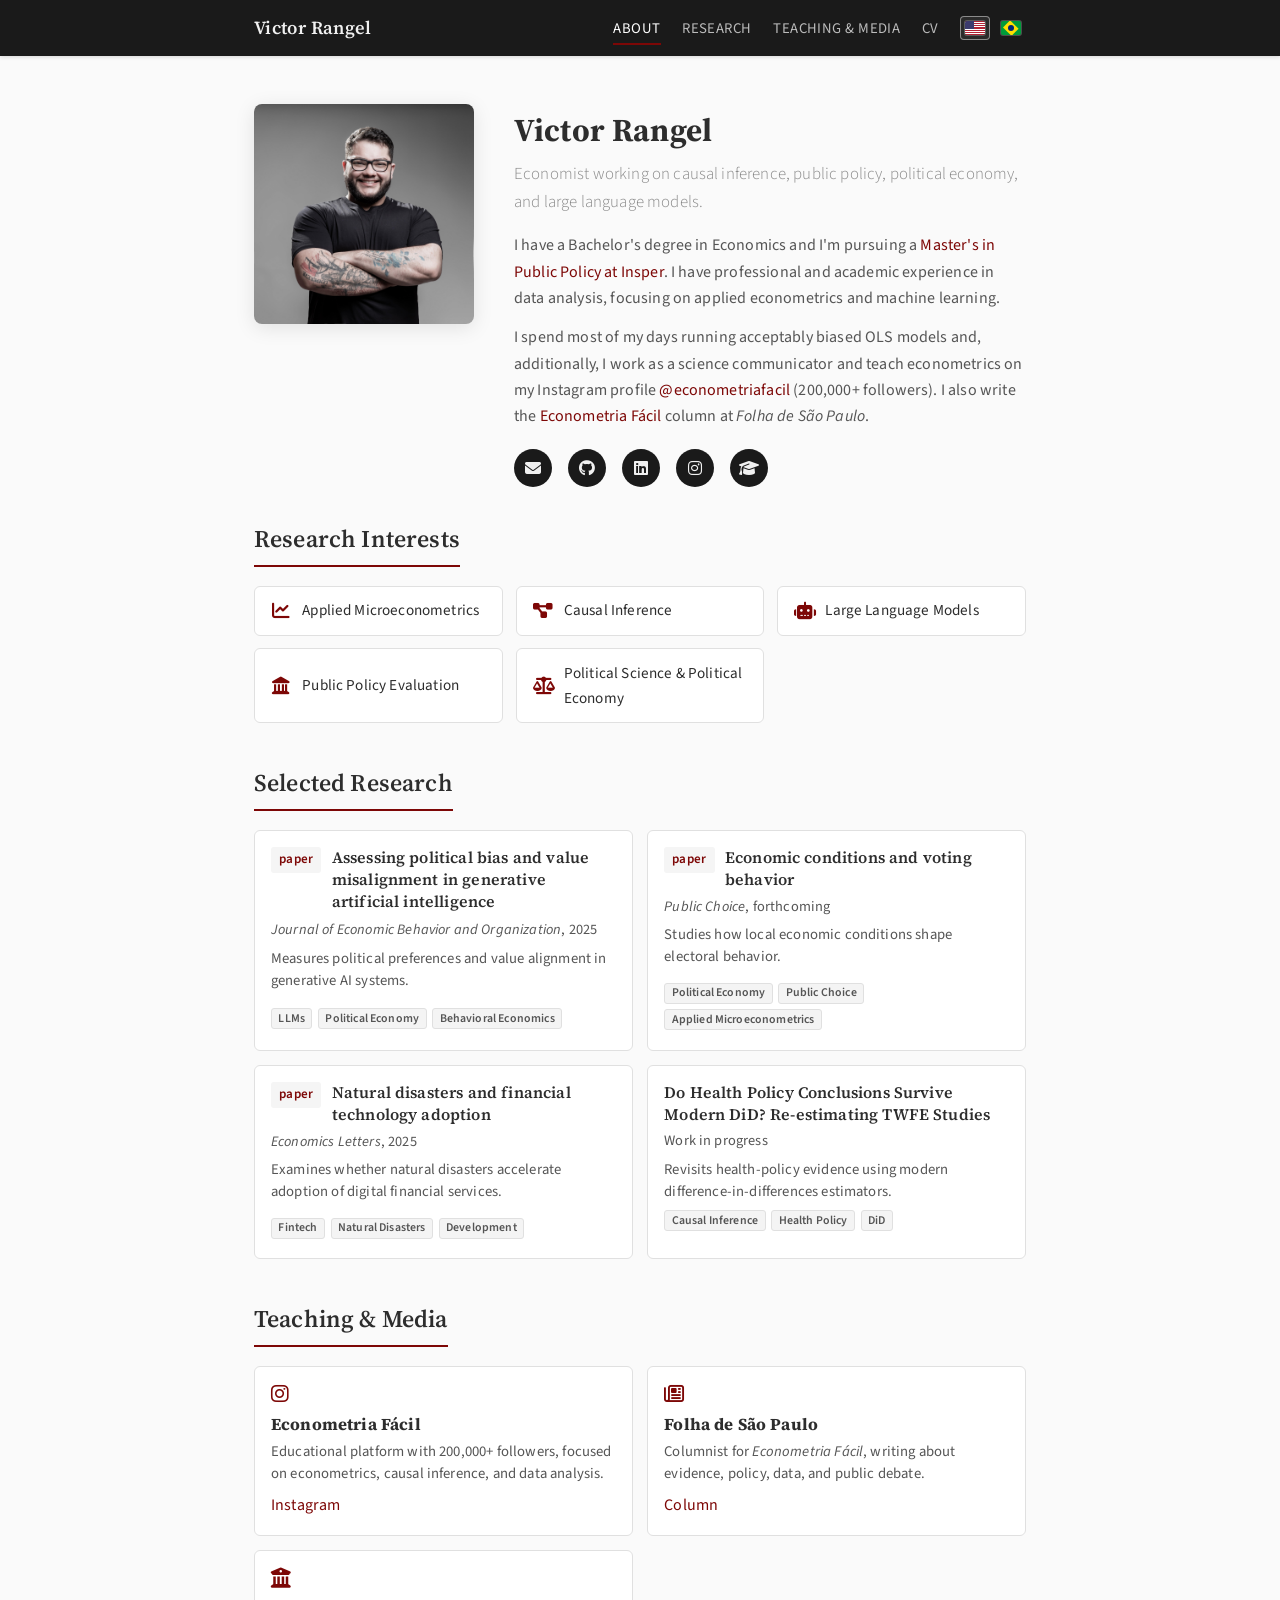
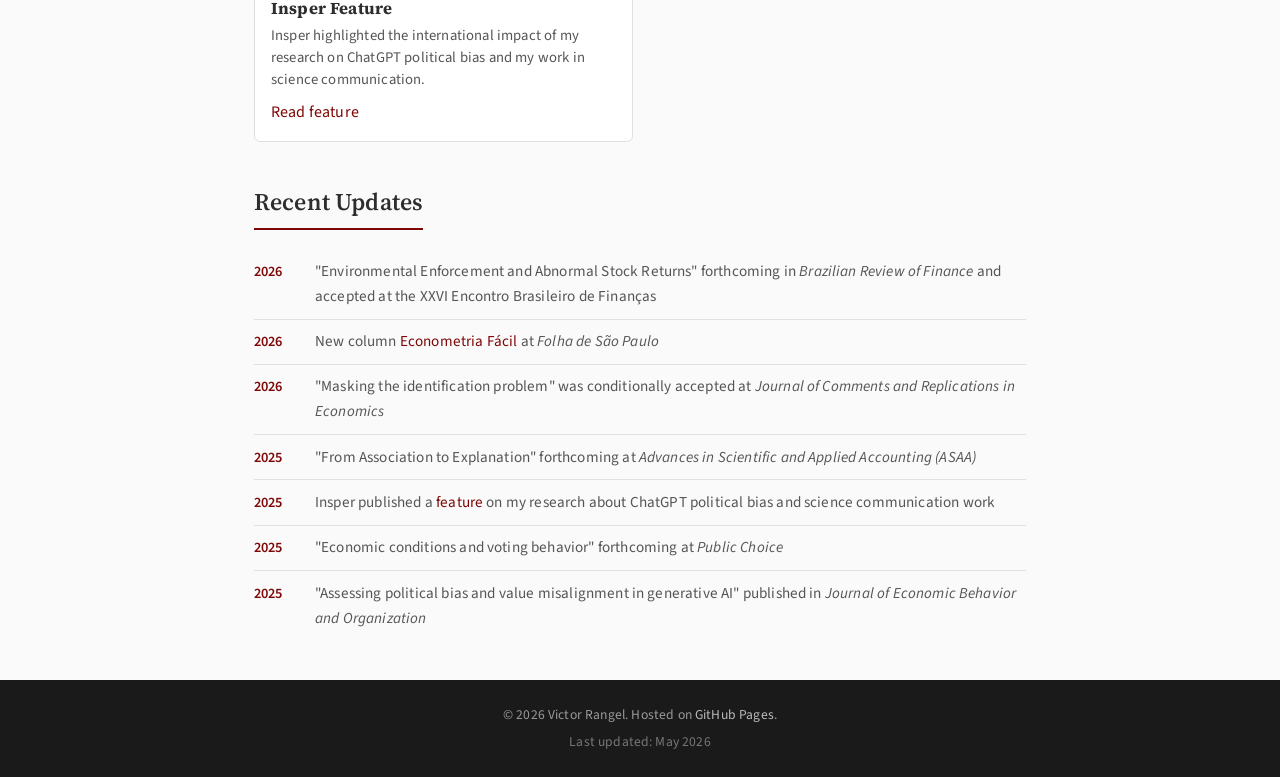
==== commit da80eabe: "Move masking paper to publications" ====
--- a/index.html
+++ b/index.html
@@ -174,7 +174,7 @@
                 </li>
                 <li>
                     <span class="update-date">2026</span>
-                    <span class="update-text">"Masking the identification problem" received R&amp;R at <em>Journal of Comments and Replications in Economics</em></span>
+                    <span class="update-text">"Masking the identification problem" was conditionally accepted at <em>Journal of Comments and Replications in Economics</em></span>
                 </li>
                 <li>
                     <span class="update-date">2025</span>
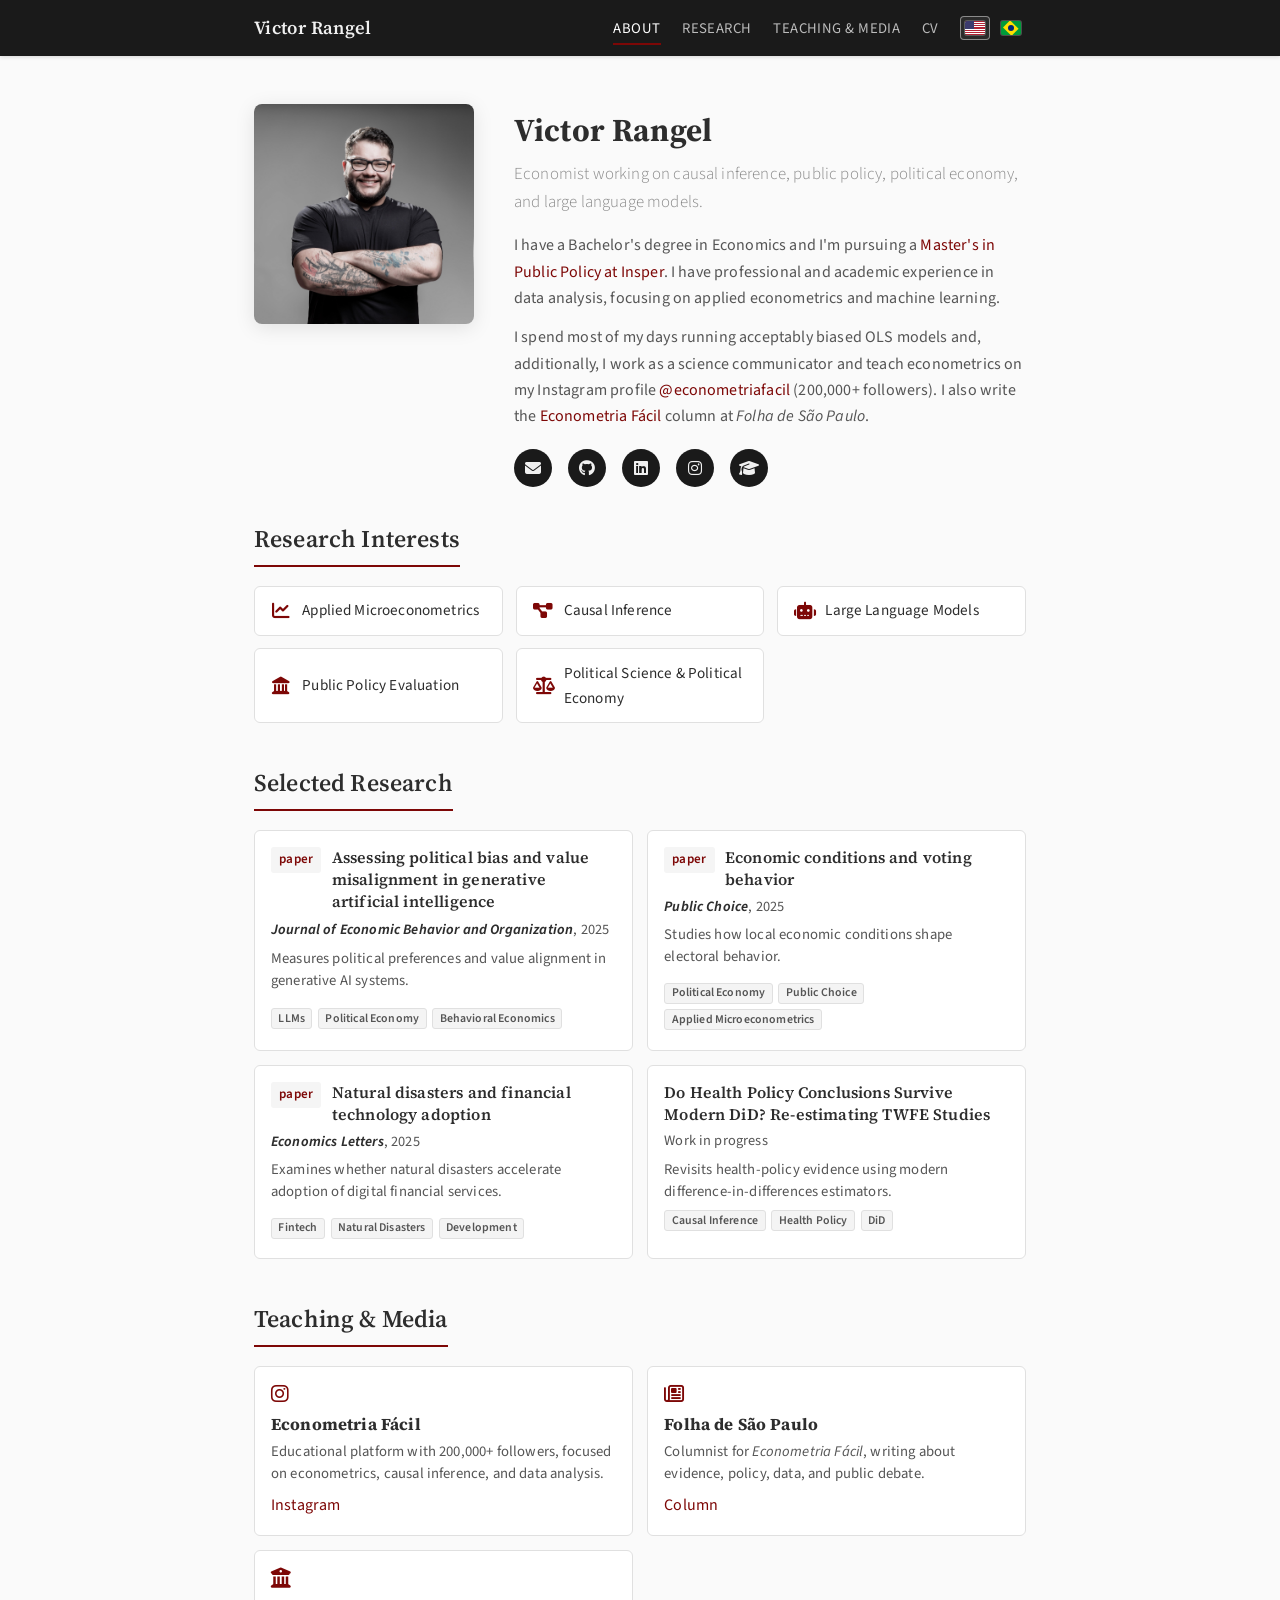
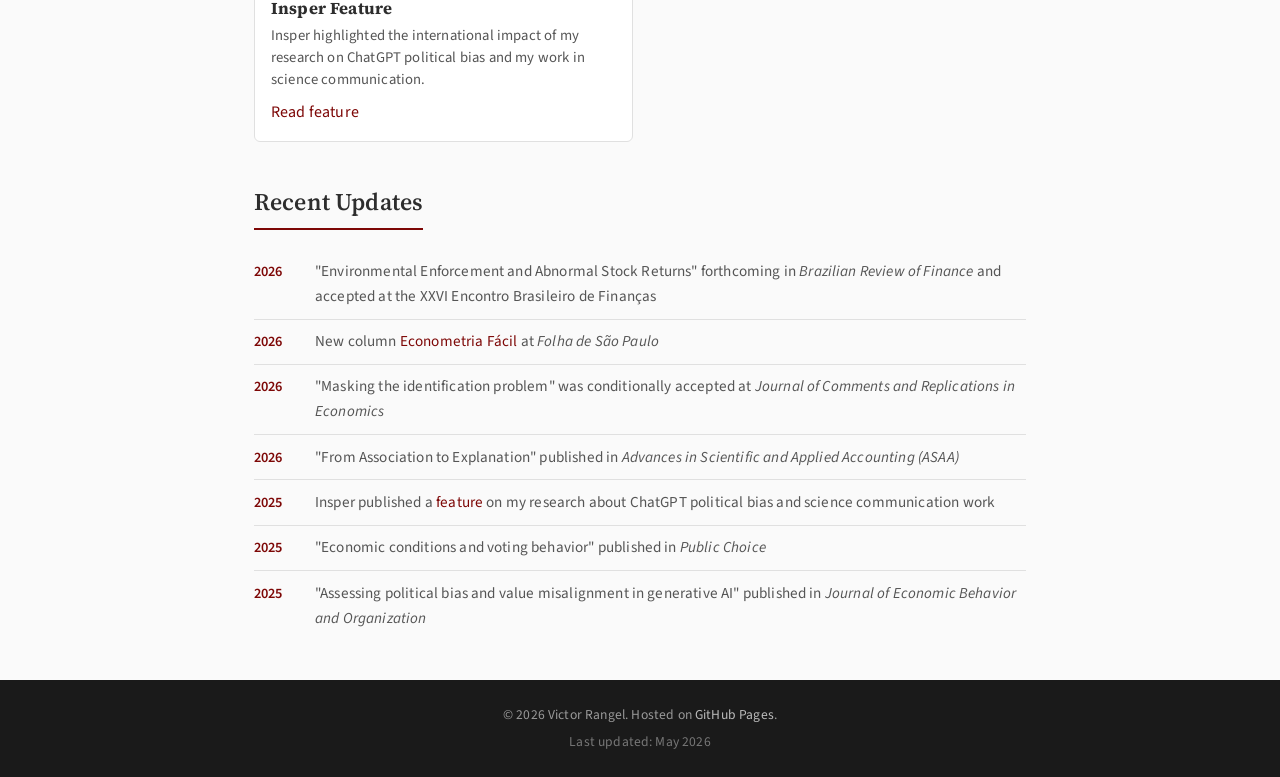
==== commit ddb9e0b0: "Mark publications as published" ====
--- a/index.html
+++ b/index.html
@@ -116,7 +116,7 @@
                 </article>
                 <article class="featured-item">
                     <p class="featured-title">Economic conditions and voting behavior</p>
-                    <p class="featured-meta"><em>Public Choice</em>, forthcoming</p>
+                    <p class="featured-meta"><em>Public Choice</em>, 2025</p>
                     <p class="featured-description">Studies how local economic conditions shape electoral behavior.</p>
                     <p class="paper-tags"><span>Political Economy</span><span>Public Choice</span><span>Applied Microeconometrics</span></p>
                     <p class="paper-links"><a href="https://link.springer.com/article/10.1007/s11127-025-01343-9" target="_blank">paper</a></p>
@@ -177,8 +177,8 @@
                     <span class="update-text">"Masking the identification problem" was conditionally accepted at <em>Journal of Comments and Replications in Economics</em></span>
                 </li>
                 <li>
-                    <span class="update-date">2025</span>
-                    <span class="update-text">"From Association to Explanation" forthcoming at <em>Advances in Scientific and Applied Accounting (ASAA)</em></span>
+                    <span class="update-date">2026</span>
+                    <span class="update-text">"From Association to Explanation" published in <em>Advances in Scientific and Applied Accounting (ASAA)</em></span>
                 </li>
                 <li>
                     <span class="update-date">2025</span>
@@ -186,7 +186,7 @@
                 </li>
                 <li>
                     <span class="update-date">2025</span>
-                    <span class="update-text">"Economic conditions and voting behavior" forthcoming at <em>Public Choice</em></span>
+                    <span class="update-text">"Economic conditions and voting behavior" published in <em>Public Choice</em></span>
                 </li>
                 <li>
                     <span class="update-date">2025</span>
--- a/css/style.css
+++ b/css/style.css
@@ -638,6 +638,12 @@
     margin-bottom: 0.2rem;
 }
 
+.paper-venue em,
+.featured-meta em {
+    color: var(--color-text);
+    font-weight: 650;
+}
+
 .paper-description {
     font-size: 0.92rem;
     color: var(--color-text-light);
@@ -678,6 +684,11 @@
 .venue-status.forthcoming {
     background: #e8f5e9;
     color: #2e7d32;
+}
+
+.venue-status.published {
+    background: #fff1f0;
+    color: var(--color-primary);
 }
 
 .venue-status.accepted {
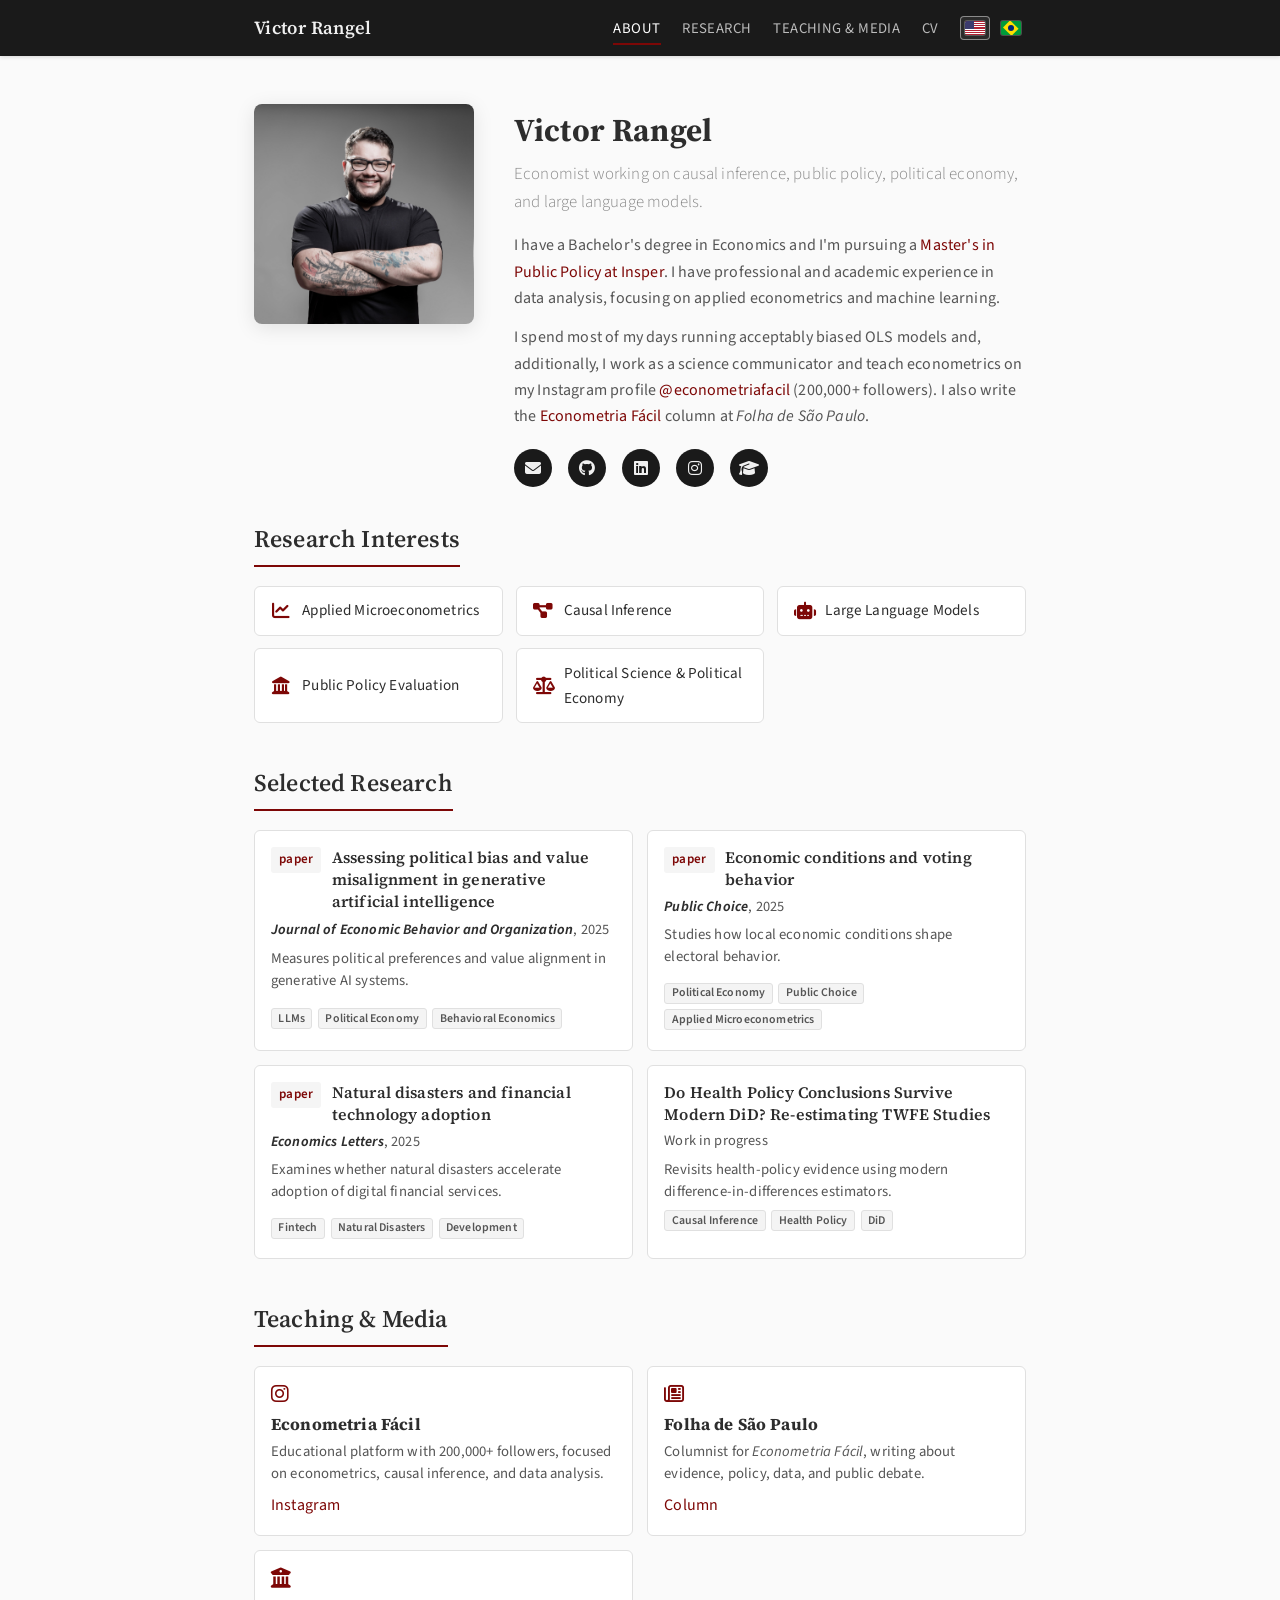
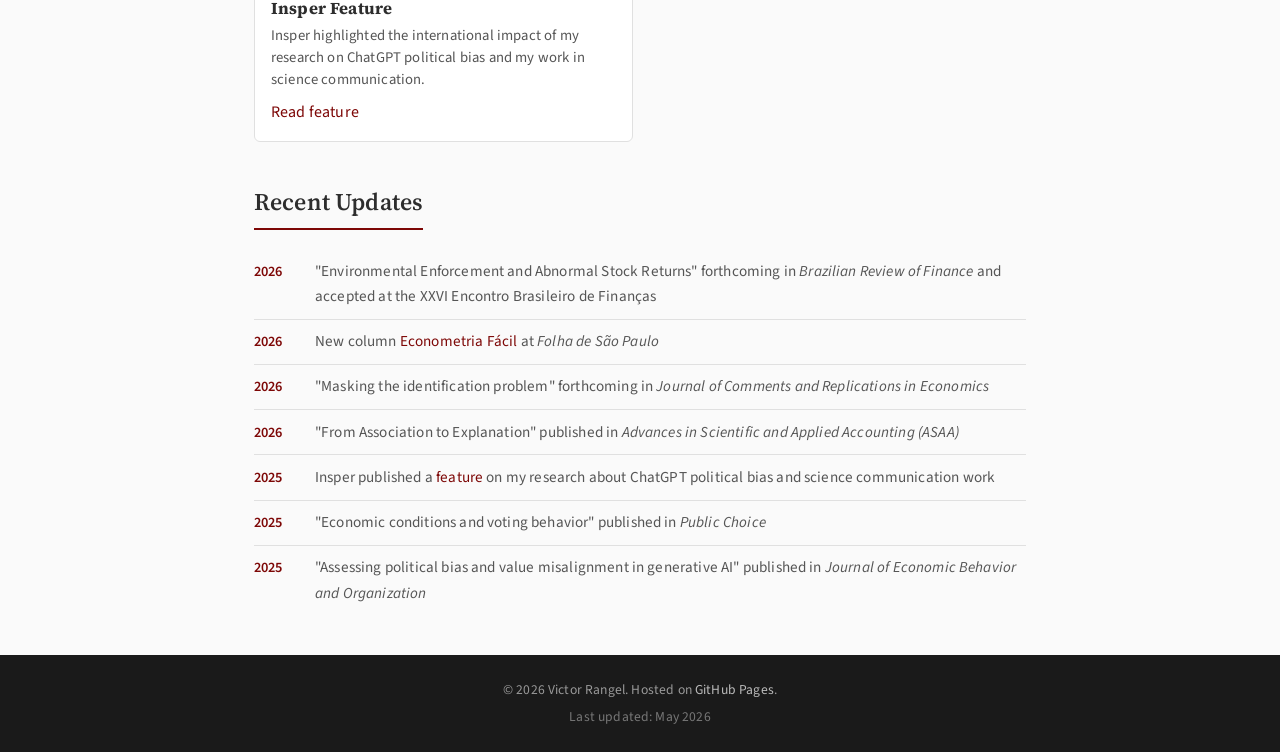
==== commit b8cceb40: "Mark masking paper as forthcoming" ====
--- a/index.html
+++ b/index.html
@@ -174,7 +174,7 @@
                 </li>
                 <li>
                     <span class="update-date">2026</span>
-                    <span class="update-text">"Masking the identification problem" was conditionally accepted at <em>Journal of Comments and Replications in Economics</em></span>
+                    <span class="update-text">"Masking the identification problem" forthcoming in <em>Journal of Comments and Replications in Economics</em></span>
                 </li>
                 <li>
                     <span class="update-date">2026</span>
--- a/css/style.css
+++ b/css/style.css
@@ -638,6 +638,7 @@
     margin-bottom: 0.2rem;
 }
 
+.paper-authors em,
 .paper-venue em,
 .featured-meta em {
     color: var(--color-text);
@@ -684,11 +685,6 @@
 .venue-status.forthcoming {
     background: #e8f5e9;
     color: #2e7d32;
-}
-
-.venue-status.published {
-    background: #fff1f0;
-    color: var(--color-primary);
 }
 
 .venue-status.accepted {
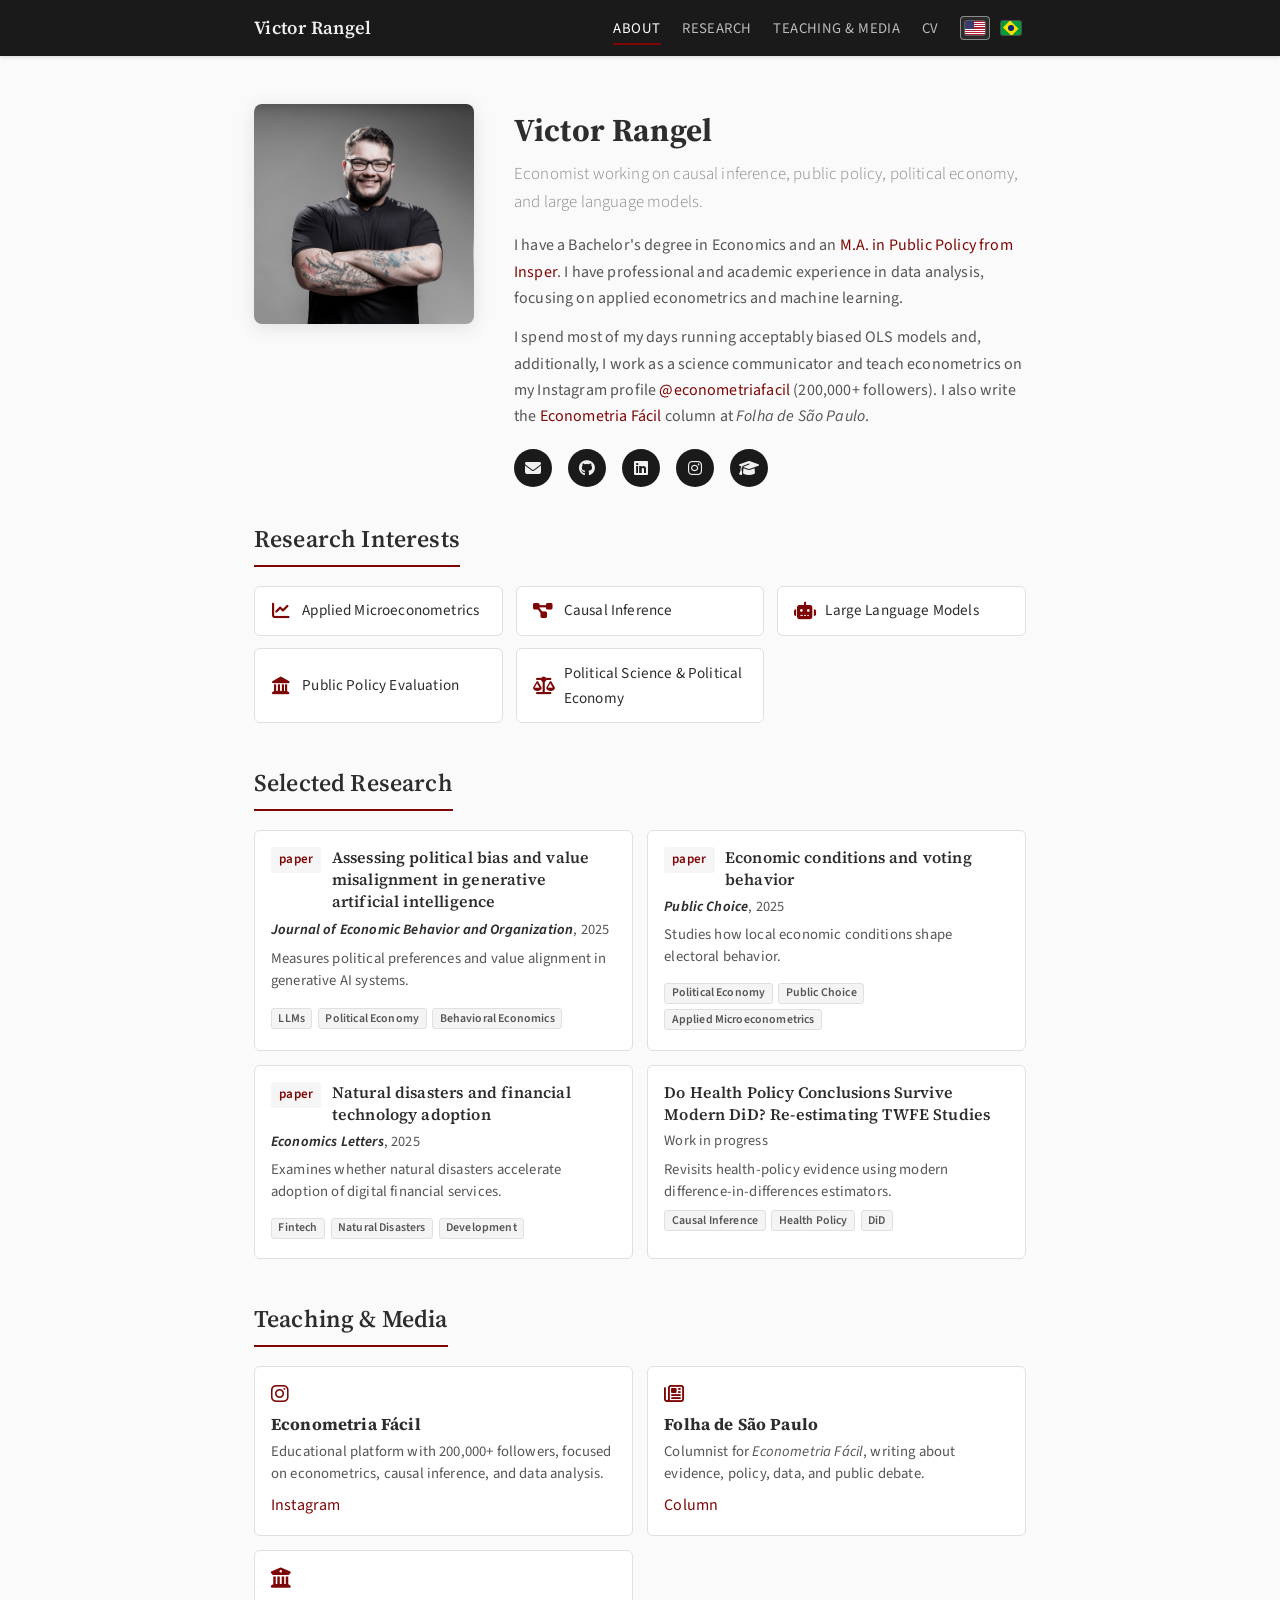
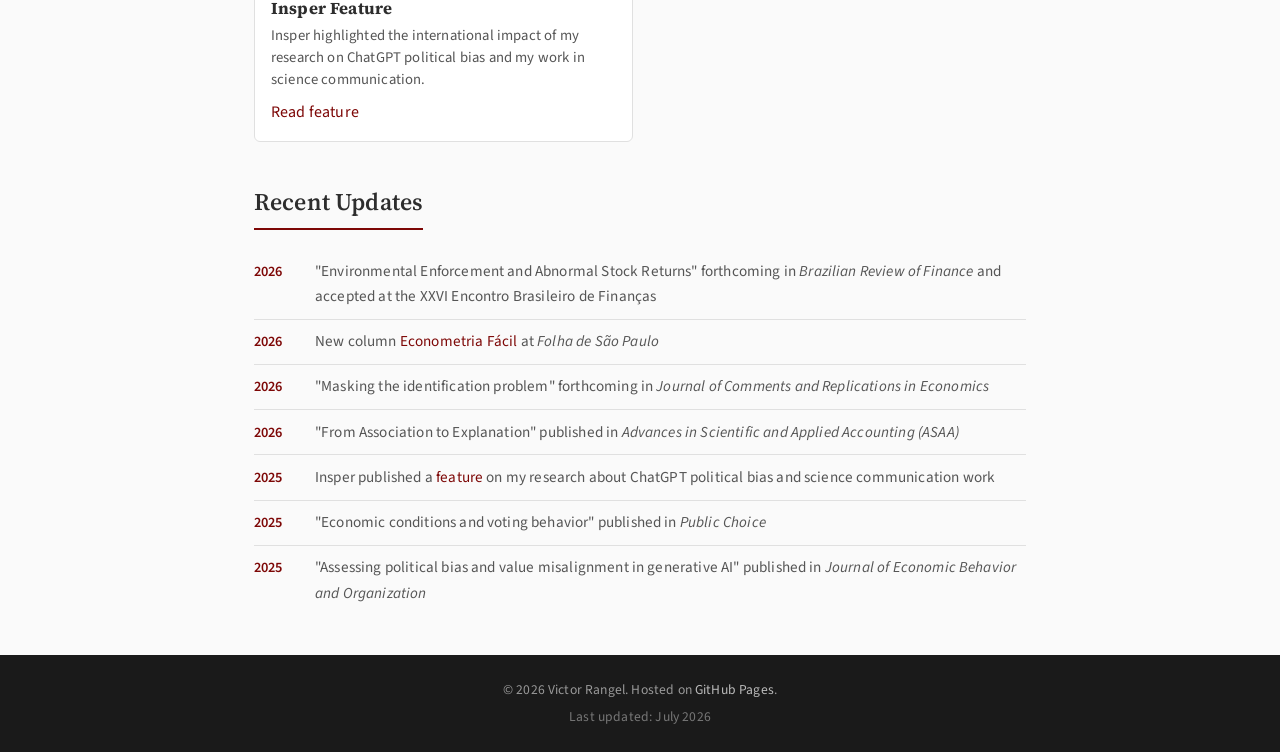
==== commit f1fd660c: "Update CV after completing master's" ====
--- a/index.html
+++ b/index.html
@@ -54,8 +54,8 @@
                 <h1>Victor Rangel</h1>
                 <p class="subtitle">Economist working on causal inference, public policy, political economy, and large language models.</p>
                 <p>
-                    I have a Bachelor's degree in Economics and I'm pursuing a
-                    <a href="https://www.insper.edu.br/pt/cursos/pos-graduacao/mestrado/politicas-publicas" target="_blank">Master's in Public Policy at Insper</a>.
+                    I have a Bachelor's degree in Economics and an
+                    <a href="https://www.insper.edu.br/pt/cursos/pos-graduacao/mestrado/politicas-publicas" target="_blank">M.A. in Public Policy from Insper</a>.
                     I have professional and academic experience in data analysis, focusing on applied econometrics and machine learning.
                 </p>
                 <p>
@@ -199,7 +199,7 @@
     <footer>
         <div class="container">
             <p>&copy; 2026 Victor Rangel. Hosted on <a href="https://github.com/vr-rodrigues/vr-rodrigues.github.io" target="_blank">GitHub Pages</a>.</p>
-            <p class="footer-updated">Last updated: May 2026</p>
+            <p class="footer-updated">Last updated: July 2026</p>
         </div>
     </footer>
 
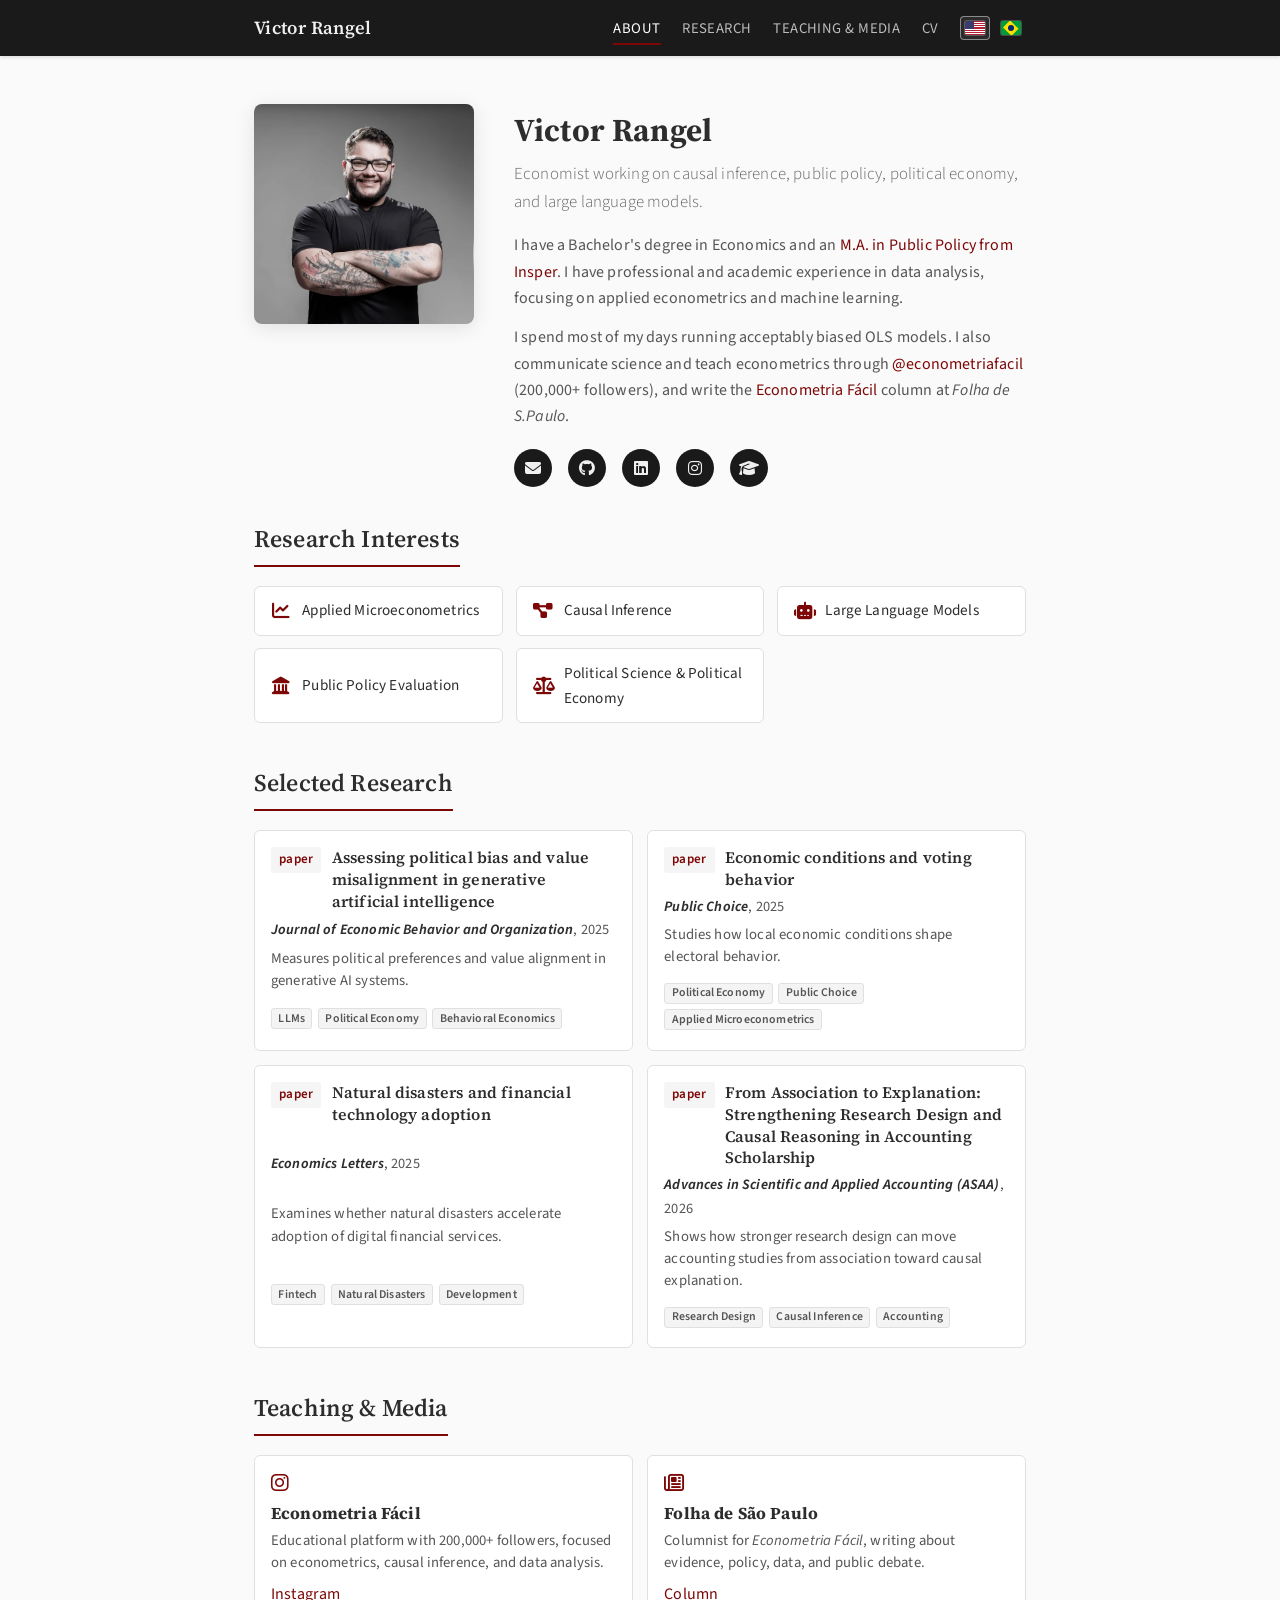
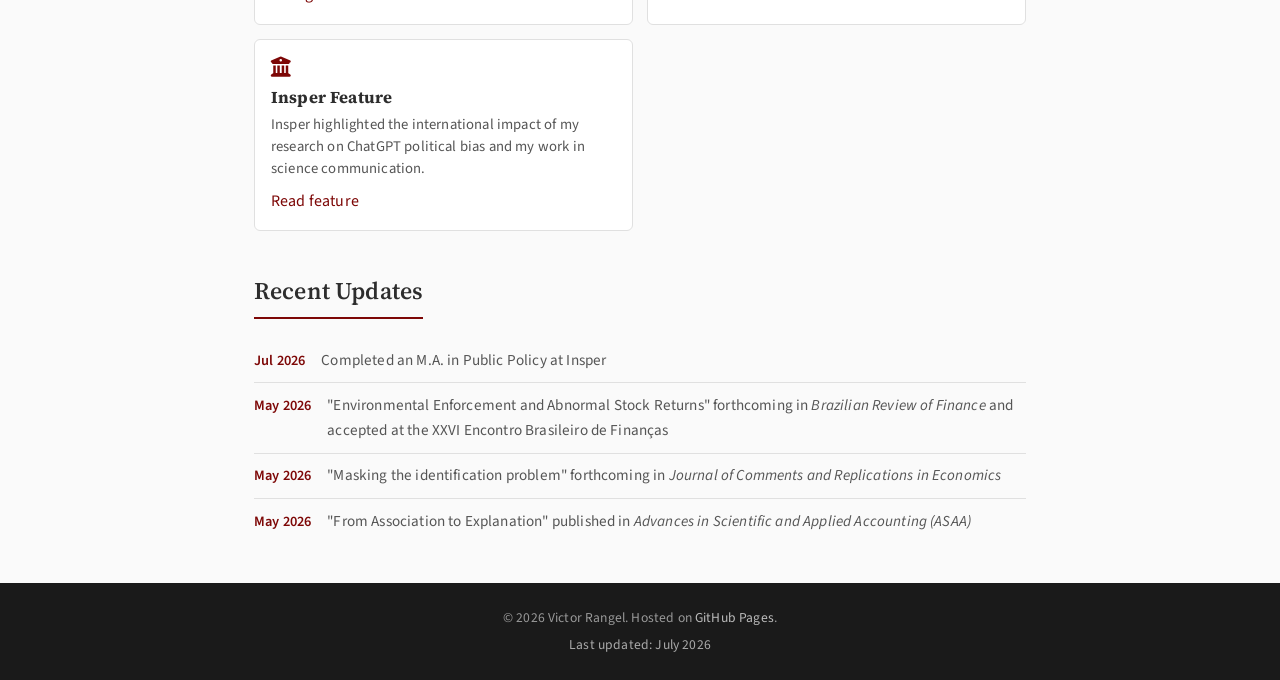
==== commit 553bbf48: "Polish site content, accessibility, and SEO" ====
--- a/index.html
+++ b/index.html
@@ -13,26 +13,57 @@
     <link rel="canonical" href="https://vrangel.com.br/">
     <link rel="alternate" hreflang="en" href="https://vrangel.com.br/">
     <link rel="alternate" hreflang="pt-BR" href="https://vrangel.com.br/index-pt.html">
+    <link rel="alternate" hreflang="x-default" href="https://vrangel.com.br/">
     <link rel="icon" type="image/svg+xml" href="img/favicon.svg">
+    <meta name="theme-color" content="#1a1a1a">
     <meta property="og:title" content="Victor Rangel">
     <meta property="og:description" content="Economist working on causal inference, public policy, political economy, and large language models.">
-    <meta property="og:image" content="https://vrangel.com.br/img/profile.jpg">
+    <meta property="og:image" content="https://vrangel.com.br/img/og-card.jpg">
+    <meta property="og:image:alt" content="Victor Rangel, Economist">
+    <meta property="og:image:width" content="1200">
+    <meta property="og:image:height" content="630">
     <meta property="og:url" content="https://vrangel.com.br/">
     <meta property="og:type" content="website">
-    <meta name="twitter:card" content="summary">
+    <meta property="og:locale" content="en_US">
+    <meta property="og:locale:alternate" content="pt_BR">
+    <meta name="twitter:card" content="summary_large_image">
     <meta name="twitter:title" content="Victor Rangel - Economist">
     <meta name="twitter:description" content="Economist working on causal inference, public policy, political economy, and large language models.">
-    <meta name="twitter:image" content="https://vrangel.com.br/img/profile.jpg">
+    <meta name="twitter:image" content="https://vrangel.com.br/img/og-card.jpg">
+    <meta name="twitter:image:alt" content="Victor Rangel, Economist">
+    <script type="application/ld+json">
+    {
+        "@context": "https://schema.org",
+        "@type": "Person",
+        "@id": "https://vrangel.com.br/#victor-rangel",
+        "name": "Victor Rangel",
+        "url": "https://vrangel.com.br/",
+        "image": "https://vrangel.com.br/img/profile.jpg",
+        "jobTitle": "Economist",
+        "description": "Economist working on causal inference, public policy, political economy, and large language models.",
+        "alumniOf": [
+            {"@type": "CollegeOrUniversity", "name": "Insper"},
+            {"@type": "CollegeOrUniversity", "name": "FUCAPE Business School"}
+        ],
+        "sameAs": [
+            "https://github.com/vr-rodrigues",
+            "https://linkedin.com/in/vr-rodrigues",
+            "https://www.instagram.com/econometriafacil/",
+            "https://scholar.google.com.br/citations?user=U4JuEFwAAAAJ&hl=pt-BR"
+        ]
+    }
+    </script>
 </head>
 <body>
+    <a class="skip-link" href="#main-content">Skip to main content</a>
 
     <nav class="navbar">
         <div class="nav-container">
             <a href="index.html" class="nav-brand">Victor Rangel</a>
-            <button class="nav-toggle" aria-label="Toggle navigation">
+            <button class="nav-toggle" aria-label="Open navigation" aria-expanded="false" aria-controls="primary-navigation">
                 <span></span><span></span><span></span>
             </button>
-            <ul class="nav-links">
+            <ul class="nav-links" id="primary-navigation">
                 <li><a href="index.html" class="active">About</a></li>
                 <li><a href="research.html">Research</a></li>
                 <li><a href="#teaching-media">Teaching &amp; Media</a></li>
@@ -45,10 +76,13 @@
         </div>
     </nav>
 
-    <main class="container">
+    <main class="container" id="main-content">
         <section class="hero">
             <div class="hero-image">
-                <img src="img/profile.jpg" alt="Victor Rangel">
+                <picture>
+                    <source srcset="img/profile.webp" type="image/webp">
+                    <img src="img/profile.jpg" alt="Victor Rangel" width="220" height="220" decoding="async" fetchpriority="high">
+                </picture>
             </div>
             <div class="hero-content">
                 <h1>Victor Rangel</h1>
@@ -59,21 +93,20 @@
                     I have professional and academic experience in data analysis, focusing on applied econometrics and machine learning.
                 </p>
                 <p>
-                    I spend most of my days running acceptably biased OLS models
-                    and, additionally, I work as a science communicator and teach
-                    econometrics on my Instagram profile
+                    I spend most of my days running acceptably biased OLS models.
+                    I also communicate science and teach econometrics through
                     <a href="https://www.instagram.com/econometriafacil/" target="_blank">@econometriafacil</a>
-                    (200,000+ followers). I also write the
+                    (200,000+ followers), and write the
                     <a href="https://www1.folha.uol.com.br/colunas/econometria-facil/" target="_blank">Econometria F&aacute;cil</a>
-                    column at <em>Folha de S&atilde;o Paulo</em>.
+                    column at <em>Folha de S.Paulo</em>.
                 </p>
 
                 <div class="social-links">
-                    <a href="mailto:victorrsr@al.insper.edu.br" title="Email"><i class="fas fa-envelope"></i></a>
-                    <a href="https://github.com/vr-rodrigues" target="_blank" title="GitHub"><i class="fab fa-github"></i></a>
-                    <a href="https://linkedin.com/in/vr-rodrigues" target="_blank" title="LinkedIn"><i class="fab fa-linkedin"></i></a>
-                    <a href="https://www.instagram.com/econometriafacil/" target="_blank" title="Instagram"><i class="fab fa-instagram"></i></a>
-                    <a href="https://scholar.google.com.br/citations?user=U4JuEFwAAAAJ&amp;hl=pt-BR" target="_blank" title="Google Scholar"><i class="fas fa-graduation-cap"></i></a>
+                    <a href="mailto:victorrsr@al.insper.edu.br" title="Email" aria-label="Email"><i class="fas fa-envelope" aria-hidden="true"></i></a>
+                    <a href="https://github.com/vr-rodrigues" target="_blank" title="GitHub" aria-label="GitHub"><i class="fab fa-github" aria-hidden="true"></i></a>
+                    <a href="https://linkedin.com/in/vr-rodrigues" target="_blank" title="LinkedIn" aria-label="LinkedIn"><i class="fab fa-linkedin" aria-hidden="true"></i></a>
+                    <a href="https://www.instagram.com/econometriafacil/" target="_blank" title="Instagram" aria-label="Instagram"><i class="fab fa-instagram" aria-hidden="true"></i></a>
+                    <a href="https://scholar.google.com.br/citations?user=U4JuEFwAAAAJ&amp;hl=pt-BR" target="_blank" title="Google Scholar" aria-label="Google Scholar"><i class="fas fa-graduation-cap" aria-hidden="true"></i></a>
                 </div>
             </div>
         </section>
@@ -129,10 +162,11 @@
                     <p class="paper-links"><a href="https://doi.org/10.1016/j.econlet.2024.112092" target="_blank">paper</a></p>
                 </article>
                 <article class="featured-item">
-                    <p class="featured-title">Do Health Policy Conclusions Survive Modern DiD? Re-estimating TWFE Studies</p>
-                    <p class="featured-meta">Work in progress</p>
-                    <p class="featured-description">Revisits health-policy evidence using modern difference-in-differences estimators.</p>
-                    <p class="paper-tags"><span>Causal Inference</span><span>Health Policy</span><span>DiD</span></p>
+                    <p class="featured-title">From Association to Explanation: Strengthening Research Design and Causal Reasoning in Accounting Scholarship</p>
+                    <p class="featured-meta"><em>Advances in Scientific and Applied Accounting (ASAA)</em>, 2026</p>
+                    <p class="featured-description">Shows how stronger research design can move accounting studies from association toward causal explanation.</p>
+                    <p class="paper-tags"><span>Research Design</span><span>Causal Inference</span><span>Accounting</span></p>
+                    <p class="paper-links"><a href="https://asaa.emnuvens.com.br/asaa/article/view/1334" target="_blank">paper</a></p>
                 </article>
             </div>
         </section>
@@ -165,32 +199,20 @@
             <h2>Recent Updates</h2>
             <ul class="updates-list">
                 <li>
-                    <span class="update-date">2026</span>
+                    <span class="update-date">Jul 2026</span>
+                    <span class="update-text">Completed an M.A. in Public Policy at Insper</span>
+                </li>
+                <li>
+                    <span class="update-date">May 2026</span>
                     <span class="update-text">"Environmental Enforcement and Abnormal Stock Returns" forthcoming in <em>Brazilian Review of Finance</em> and accepted at the XXVI Encontro Brasileiro de Finan&ccedil;as</span>
                 </li>
                 <li>
-                    <span class="update-date">2026</span>
-                    <span class="update-text">New column <a href="https://www1.folha.uol.com.br/colunas/econometria-facil/" target="_blank">Econometria F&aacute;cil</a> at <em>Folha de S&atilde;o Paulo</em></span>
-                </li>
-                <li>
-                    <span class="update-date">2026</span>
+                    <span class="update-date">May 2026</span>
                     <span class="update-text">"Masking the identification problem" forthcoming in <em>Journal of Comments and Replications in Economics</em></span>
                 </li>
                 <li>
-                    <span class="update-date">2026</span>
+                    <span class="update-date">May 2026</span>
                     <span class="update-text">"From Association to Explanation" published in <em>Advances in Scientific and Applied Accounting (ASAA)</em></span>
-                </li>
-                <li>
-                    <span class="update-date">2025</span>
-                    <span class="update-text">Insper published a <a href="https://www.insper.edu.br/pt/conteudos/politicas-publicas/artigo-de-mestrando-do-insper-sobre-vies-politico-do-chatgpt-torna-se-referencia" target="_blank">feature</a> on my research about ChatGPT political bias and science communication work</span>
-                </li>
-                <li>
-                    <span class="update-date">2025</span>
-                    <span class="update-text">"Economic conditions and voting behavior" published in <em>Public Choice</em></span>
-                </li>
-                <li>
-                    <span class="update-date">2025</span>
-                    <span class="update-text">"Assessing political bias and value misalignment in generative AI" published in <em>Journal of Economic Behavior and Organization</em></span>
                 </li>
             </ul>
         </section>
--- a/css/style.css
+++ b/css/style.css
@@ -14,7 +14,7 @@
     --color-primary-light: #a01010;
     --color-text: #2d2d2d;
     --color-text-light: #555;
-    --color-text-muted: #888;
+    --color-text-muted: #666;
     --color-bg: #fafafa;
     --color-white: #fff;
     --color-border: #e0e0e0;
@@ -51,12 +51,38 @@
     text-decoration: underline;
 }
 
+a:focus-visible,
+button:focus-visible,
+summary:focus-visible {
+    outline: 3px solid var(--color-primary);
+    outline-offset: 3px;
+}
+
 img {
     max-width: 100%;
     height: auto;
 }
 
 /* --- Navigation --- */
+.skip-link {
+    position: fixed;
+    top: 0.5rem;
+    left: 0.5rem;
+    z-index: 1000;
+    padding: 0.55rem 0.8rem;
+    color: #fff;
+    background: var(--color-primary);
+    border-radius: 4px;
+    transform: translateY(-150%);
+    transition: transform 0.2s;
+}
+
+.skip-link:focus {
+    color: #fff;
+    transform: translateY(0);
+    text-decoration: none;
+}
+
 .navbar {
     position: sticky;
     top: 0;
@@ -212,7 +238,11 @@
     background: none;
     border: none;
     cursor: pointer;
-    padding: 0.5rem;
+    width: 44px;
+    height: 44px;
+    padding: 0;
+    align-items: center;
+    justify-content: center;
     flex-direction: column;
     gap: 5px;
 }
@@ -262,6 +292,10 @@
 .hero-image {
     flex-shrink: 0;
     width: 220px;
+}
+
+.hero-image picture {
+    display: block;
 }
 
 .hero-image img {
@@ -836,7 +870,7 @@
 
 .footer-updated {
     margin-top: 0.25rem;
-    color: #777;
+    color: #aaa;
 }
 
 /* --- Responsive --- */
@@ -903,6 +937,11 @@
         padding-top: 0.7rem;
     }
 
+    .nav-links .lang-link {
+        width: 44px;
+        height: 44px;
+    }
+
     .nav-links a {
         font-size: 1rem;
     }
@@ -915,6 +954,18 @@
     .updates-list li {
         flex-direction: column;
         gap: 0.2rem;
+    }
+}
+
+@media (prefers-reduced-motion: reduce) {
+    html {
+        scroll-behavior: auto;
+    }
+
+    *, *::before, *::after {
+        transition-duration: 0.01ms !important;
+        animation-duration: 0.01ms !important;
+        animation-iteration-count: 1 !important;
     }
 }
 
